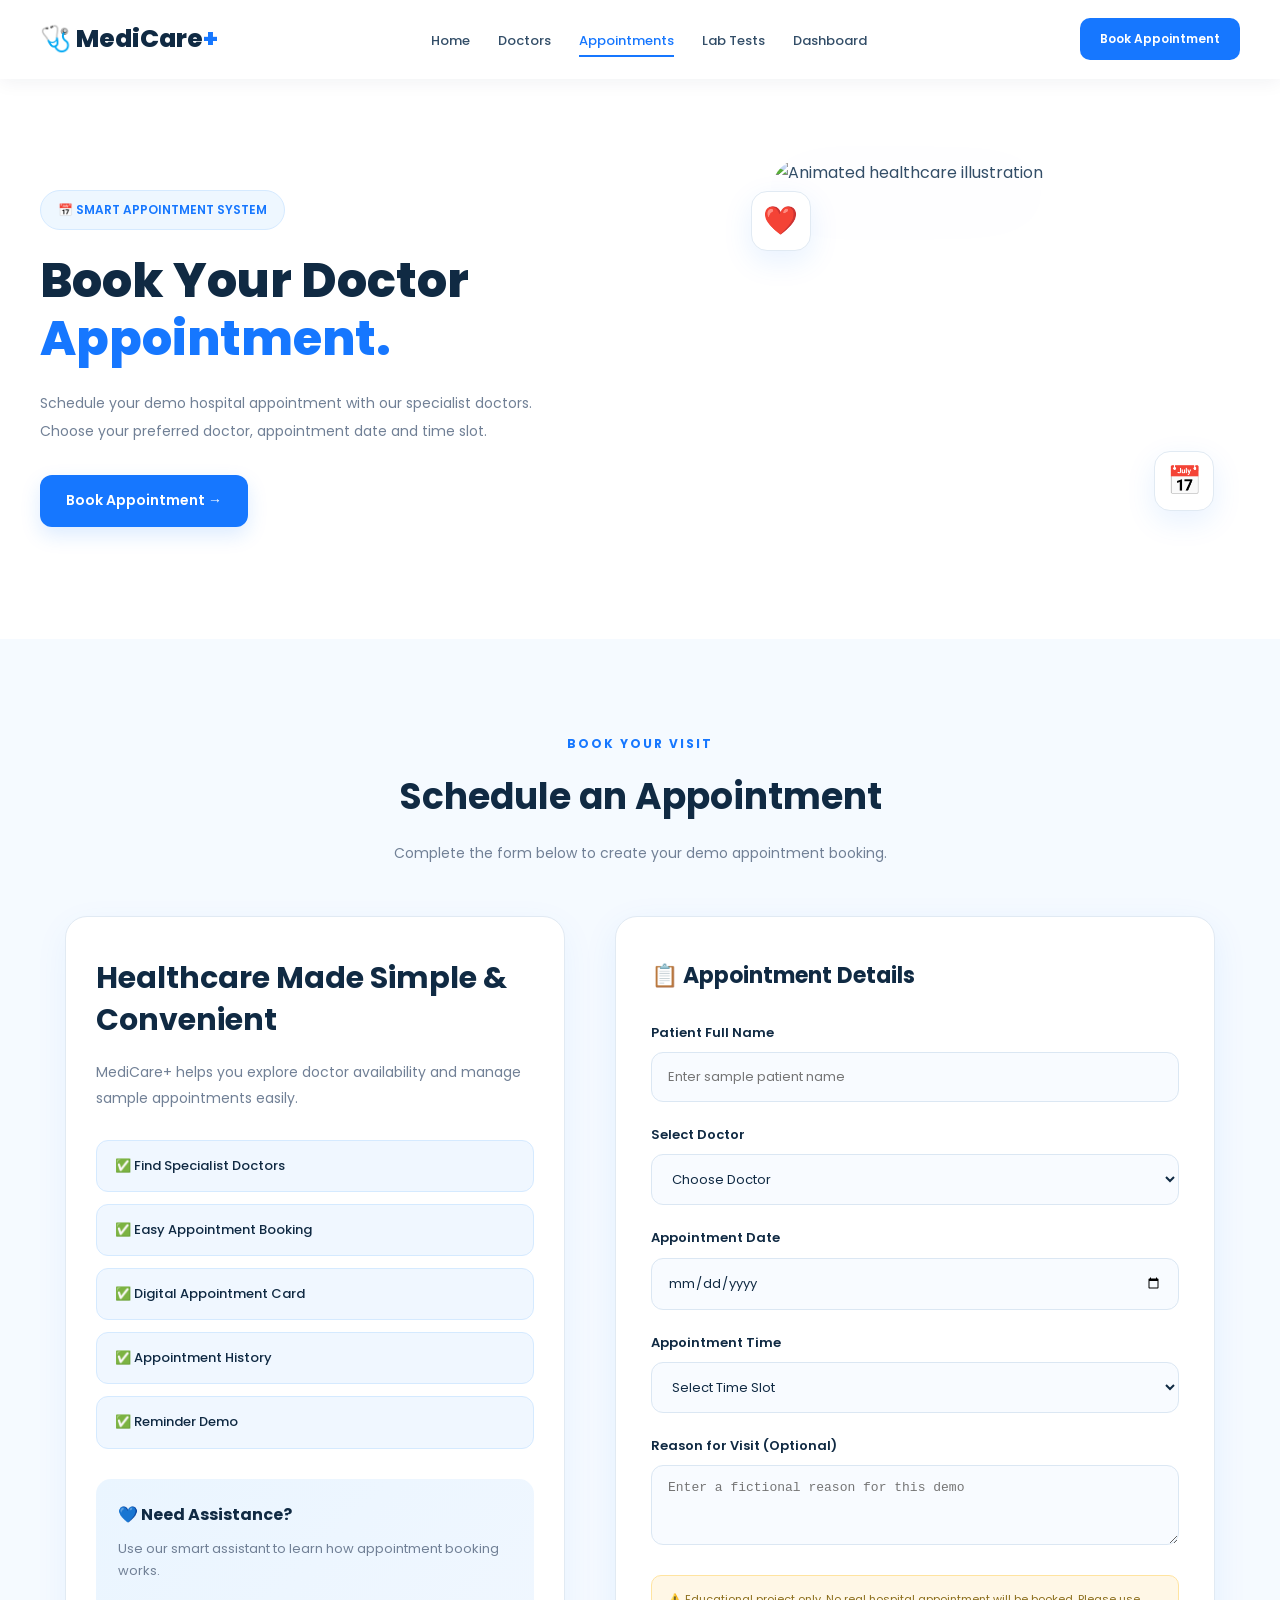
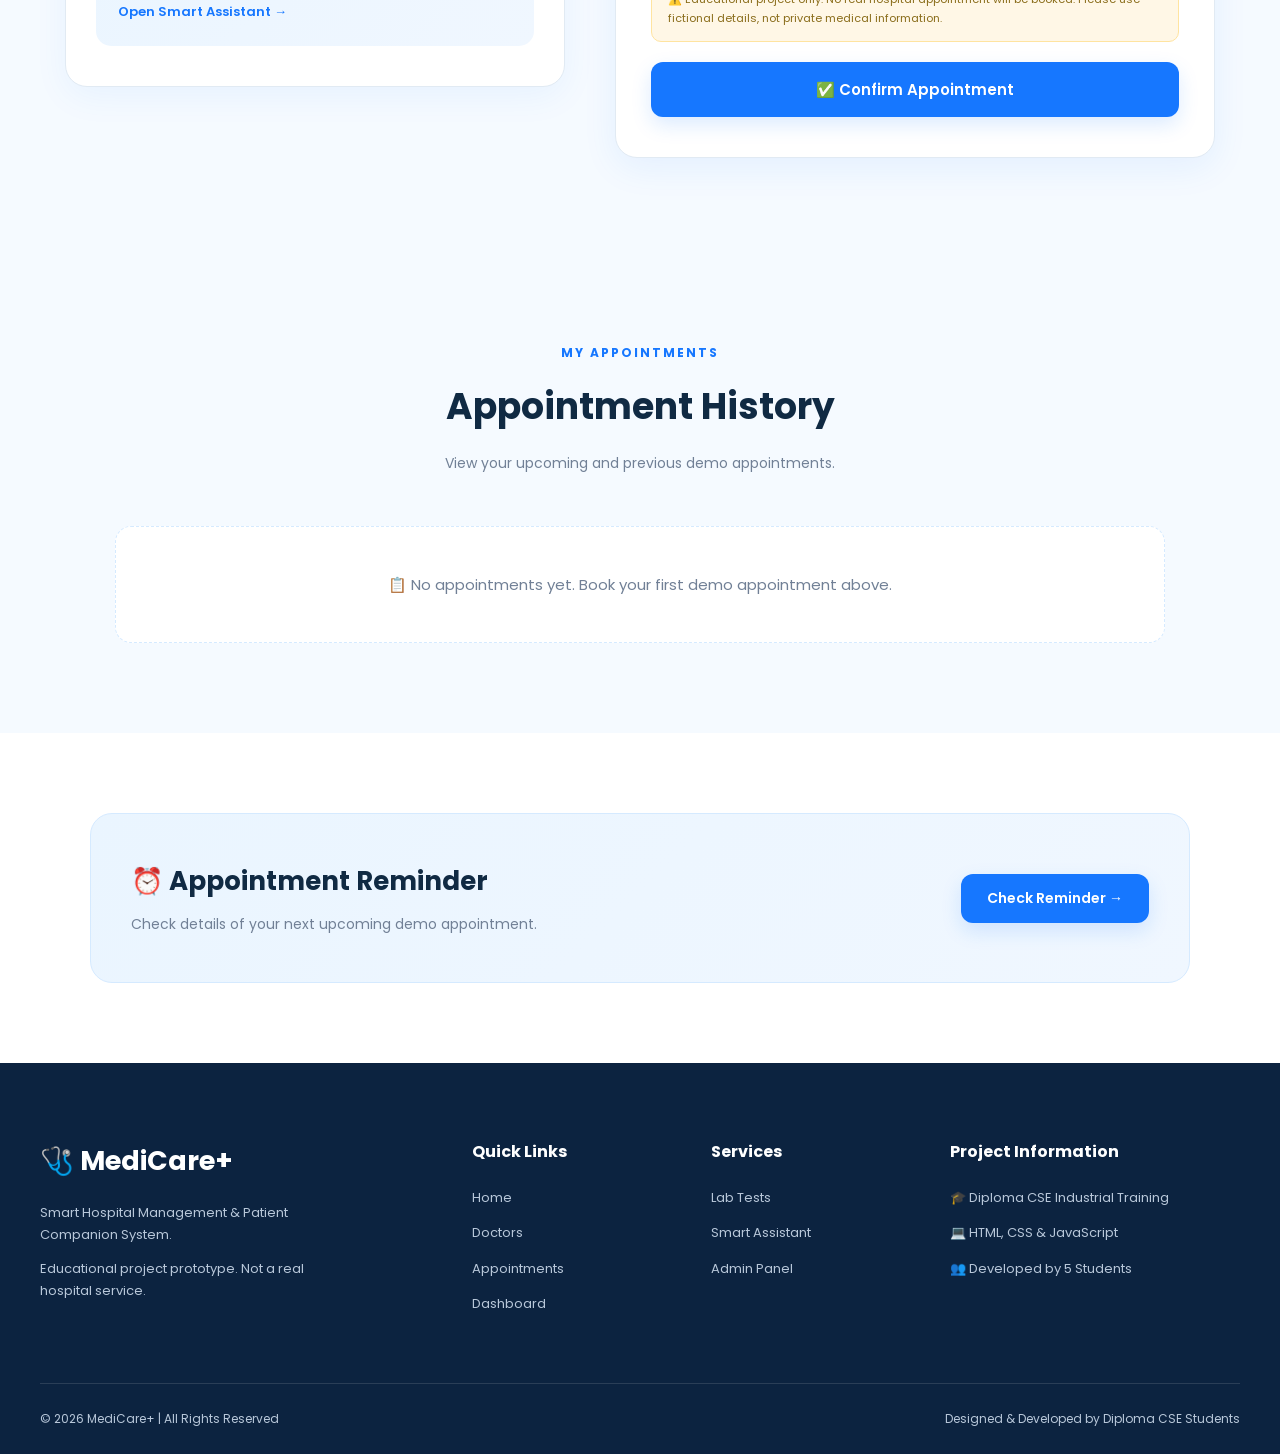
==== appointment.html @ 61b3fdb5 "main project" ====
<!DOCTYPE html>
<html lang="en">

<head>

    <meta charset="UTF-8">

    <meta name="viewport" content="width=device-width, initial-scale=1.0">

    <title>Book Appointment | MediCare+</title>

    <!-- GOOGLE FONT -->

    <link href="https://fonts.googleapis.com/css2?family=Poppins:wght@400;500;600;700;800&display=swap" rel="stylesheet">

    <!-- MAIN CSS -->

    <link rel="stylesheet" href="css/style.css">

    <!-- APPOINTMENT CSS -->

    <link rel="stylesheet" href="css/appointment.css">

</head>

<body>


    <!-- =================================
         NAVBAR
    ================================== -->

    <header class="header">

        <nav class="navbar">

            <a href="index.html" class="logo">
                🩺 MediCare<span>+</span>
            </a>


            <ul class="nav-links">

                <li>
                    <a href="index.html">Home</a>
                </li>

                <li>
                    <a href="doctors.html">Doctors</a>
                </li>

                <li>
                    <a href="appointment.html" class="active">
                        Appointments
                    </a>
                </li>

                <li>
                    <a href="lab-tests.html">Lab Tests</a>
                </li>

                <li>
                    <a href="dashboard.html">Dashboard</a>
                </li>

            </ul>


            <a href="#booking" class="nav-btn">
                Book Appointment
            </a>

        </nav>

    </header>



    <!-- =================================
         APPOINTMENT HERO
    ================================== -->

    <section class="appointment-hero">

        <div class="appointment-hero-content">

            <div class="hero-badge">
                📅 SMART APPOINTMENT SYSTEM
            </div>

            <h1>
                Book Your Doctor
                <span>Appointment.</span>
            </h1>

            <p>
                Schedule your demo hospital appointment
                with our specialist doctors.

                Choose your preferred doctor,
                appointment date and time slot.
            </p>


            <a href="#booking" class="primary-btn">
                Book Appointment →
            </a>

        </div>


        <div class="appointment-hero-image">

            <img
                src="https://ik.imagekit.io/nbunyo4rh/doc%203.jpg"
                alt="Animated healthcare illustration"
            >

            <div class="appointment-floating-icon icon-heart">
                ❤️
            </div>

            <div class="appointment-floating-icon icon-calendar">
                📅
            </div>

        </div>

    </section>



    <!-- =================================
         APPOINTMENT BOOKING
    ================================== -->

    <section class="booking-section" id="booking">

        <div class="section-title">

            <span>BOOK YOUR VISIT</span>

            <h2>Schedule an Appointment</h2>

            <p>
                Complete the form below to create
                your demo appointment booking.
            </p>

        </div>



        <div class="booking-container">


            <!-- LEFT INFORMATION PANEL -->

            <div class="booking-info">

                <h2>
                    Healthcare Made
                    Simple & Convenient
                </h2>

                <p>
                    MediCare+ helps you explore
                    doctor availability and manage
                    sample appointments easily.
                </p>


                <div class="booking-feature">
                    ✅ Find Specialist Doctors
                </div>

                <div class="booking-feature">
                    ✅ Easy Appointment Booking
                </div>

                <div class="booking-feature">
                    ✅ Digital Appointment Card
                </div>

                <div class="booking-feature">
                    ✅ Appointment History
                </div>

                <div class="booking-feature">
                    ✅ Reminder Demo
                </div>


                <div class="booking-help">

                    <h3>💙 Need Assistance?</h3>

                    <p>
                        Use our smart assistant
                        to learn how appointment
                        booking works.
                    </p>

                    <a href="chatbot.html">
                        Open Smart Assistant →
                    </a>

                </div>

            </div>



            <!-- RIGHT BOOKING FORM -->

            <form id="appointmentForm" class="booking-form">

                <h3>
                    📋 Appointment Details
                </h3>


                <div class="form-group">

                    <label for="patientName">
                        Patient Full Name
                    </label>

                    <input
                        type="text"
                        id="patientName"
                        placeholder="Enter sample patient name"
                        maxlength="60"
                        required
                    >

                </div>



                <div class="form-group">

                    <label for="appointmentDoctor">
                        Select Doctor
                    </label>

                    <select
                        id="appointmentDoctor"
                        required
                    >

                        <option value="">
                            Choose Doctor
                        </option>

                    </select>

                </div>



                <div class="form-group">

                    <label for="appointmentDate">
                        Appointment Date
                    </label>

                    <input
                        type="date"
                        id="appointmentDate"
                        required
                    >

                </div>



                <div class="form-group">

                    <label for="appointmentTime">
                        Appointment Time
                    </label>

                    <select
                        id="appointmentTime"
                        required
                    >

                        <option value="">
                            Select Time Slot
                        </option>

                        <option value="09:00">
                            09:00 AM
                        </option>

                        <option value="10:00">
                            10:00 AM
                        </option>

                        <option value="11:00">
                            11:00 AM
                        </option>

                        <option value="12:00">
                            12:00 PM
                        </option>

                        <option value="14:00">
                            02:00 PM
                        </option>

                        <option value="15:00">
                            03:00 PM
                        </option>

                    </select>

                </div>



                <div class="form-group">

                    <label for="appointmentReason">
                        Reason for Visit (Optional)
                    </label>

                    <textarea
                        id="appointmentReason"
                        rows="3"
                        maxlength="200"
                        placeholder="Enter a fictional reason for this demo"
                    ></textarea>

                </div>


                <p class="booking-disclaimer">
                    ⚠️ Educational project only.
                    No real hospital appointment will be booked.
                    Please use fictional details, not private medical information.
                </p>


                <button
                    type="submit"
                    class="primary-btn booking-submit"
                >
                    ✅ Confirm Appointment
                </button>

            </form>

        </div>

    </section>



    <!-- =================================
         DIGITAL APPOINTMENT CARD
    ================================== -->

    <section
        class="confirmation-section"
        id="confirmationSection"
        style="display:none;"
    >

        <div class="section-title">

            <span>BOOKING SUCCESSFUL</span>

            <h2>Appointment Confirmed! ✅</h2>

            <p>
                Your digital appointment card
                has been generated.
            </p>

        </div>



        <div class="digital-card" id="appointmentCard">


            <div class="digital-card-header">

                <h2>🩺 MediCare+</h2>

                <p>
                    Digital Appointment Card
                </p>

            </div>



            <div class="digital-card-body">

                <div class="card-row">
                    <strong>Booking ID</strong>
                    <span id="cardBookingId"></span>
                </div>

                <div class="card-row">
                    <strong>Patient Name</strong>
                    <span id="cardPatient"></span>
                </div>

                <div class="card-row">
                    <strong>Doctor</strong>
                    <span id="cardDoctor"></span>
                </div>

                <div class="card-row">
                    <strong>Department</strong>
                    <span id="cardDepartment"></span>
                </div>

                <div class="card-row">
                    <strong>Date</strong>
                    <span id="cardDate"></span>
                </div>

                <div class="card-row">
                    <strong>Time</strong>
                    <span id="cardTime"></span>
                </div>

            </div>


            <div class="digital-card-footer">

                <p>
                    ✅ Demo Booking Created
                </p>

                <small>
                    Educational prototype only.
                    Not valid at a real hospital.
                </small>

            </div>

        </div>



        <button
            class="primary-btn download-btn"
            id="downloadCard"
        >
            🖨️ Print / Save as PDF
        </button>

    </section>



    <!-- =================================
         APPOINTMENT HISTORY
    ================================== -->

    <section class="history-section" id="history">

        <div class="section-title">

            <span>MY APPOINTMENTS</span>

            <h2>Appointment History</h2>

            <p>
                View your upcoming and previous
                demo appointments.
            </p>

        </div>


        <div
            class="history-container"
            id="historyContainer"
        >

            <!-- JavaScript will display bookings -->

        </div>

    </section>



    <!-- =================================
         REMINDER SECTION
    ================================== -->

    <section class="reminder-section">

        <div class="reminder-container">

            <div>

                <h2>
                    ⏰ Appointment Reminder
                </h2>

                <p>
                    Check details of your next
                    upcoming demo appointment.
                </p>

            </div>


            <button
                class="primary-btn"
                id="reminderBtn"
            >
                Check Reminder →
            </button>

        </div>

    </section>



    <!-- =================================
         FOOTER
    ================================== -->

    <footer>

        <div class="footer-container">

            <div class="footer-about">

                <h2>🩺 MediCare+</h2>

                <p>
                    Smart Hospital Management &
                    Patient Companion System.
                </p>

                <p>
                    Educational project prototype.
                    Not a real hospital service.
                </p>

            </div>


            <div class="footer-links">

                <h3>Quick Links</h3>

                <a href="index.html">Home</a>

                <a href="doctors.html">Doctors</a>

                <a href="appointment.html">Appointments</a>

                <a href="dashboard.html">Dashboard</a>

            </div>


            <div class="footer-links">

                <h3>Services</h3>

                <a href="lab-tests.html">Lab Tests</a>

                <a href="chatbot.html">Smart Assistant</a>

                <a href="admin.html">Admin Panel</a>

            </div>


            <div class="footer-contact">

                <h3>Project Information</h3>

                <p>🎓 Diploma CSE Industrial Training</p>

                <p>💻 HTML, CSS & JavaScript</p>

                <p>👥 Developed by 5 Students</p>

            </div>

        </div>


        <div class="footer-bottom">

            <p>
                © 2026 MediCare+ | All Rights Reserved
            </p>

            <p>
                Designed & Developed by Diploma CSE Students
            </p>

        </div>

    </footer>


    <!-- APPOINTMENT JAVASCRIPT -->

    <script src="js/appointment.js"></script>

</body>
</html>
---- css/style.css ----
/* ==========================================
   MEDICARE+ 2.0
   BLUE & WHITE PROFESSIONAL THEME
========================================== */

/* GOOGLE FONT & GLOBAL RESET */

* {
    margin: 0;
    padding: 0;
    box-sizing: border-box;
}

:root {
    --primary: #1677ff;
    --primary-dark: #075bd8;
    --secondary: #00b8d9;
    --dark: #102a43;
    --text: #334e68;
    --gray: #718096;
    --light: #eef7ff;
    --white: #ffffff;
    --border: #e1eaf3;
    --shadow: 0 10px 35px rgba(22, 119, 255, 0.08);
}

html {
    scroll-behavior: smooth;
}

body {
    font-family: 'Poppins', sans-serif;
    background: #ffffff;
    color: var(--text);
    line-height: 1.7;
    overflow-x: hidden;
}

a {
    text-decoration: none;
}

button,
input,
select {
    font-family: 'Poppins', sans-serif;
}

button {
    cursor: pointer;
}

section {
    scroll-margin-top: 90px;
}

/* ==========================================
   COMMON BUTTONS
========================================== */

.primary-btn {
    display: inline-flex;
    align-items: center;
    justify-content: center;
    gap: 8px;

    padding: 14px 26px;

    color: white;
    background: var(--primary);

    border: none;
    border-radius: 12px;

    font-size: 14px;
    font-weight: 600;

    box-shadow: 0 8px 20px rgba(22, 119, 255, 0.15);

    transition: 0.3s ease;
}

.primary-btn:hover {
    background: var(--primary-dark);
    transform: translateY(-3px);
    box-shadow: 0 12px 25px rgba(22, 119, 255, 0.22);
}

.secondary-btn {
    display: inline-flex;
    align-items: center;
    justify-content: center;

    padding: 13px 25px;

    color: var(--primary);
    background: white;

    border: 2px solid var(--primary);
    border-radius: 12px;

    font-size: 14px;
    font-weight: 600;

    transition: 0.3s ease;
}

.secondary-btn:hover {
    color: white;
    background: var(--primary);
}

/* ==========================================
   NAVBAR
========================================== */

.header {
    position: sticky;
    top: 0;
    z-index: 1000;

    width: 100%;
    background: rgba(255, 255, 255, 0.97);

    box-shadow: 0 3px 18px rgba(16, 42, 67, 0.06);
    backdrop-filter: blur(12px);
}

.navbar {
    max-width: 1250px;
    margin: auto;
    padding: 18px 25px;

    display: flex;
    align-items: center;
    justify-content: space-between;
    gap: 25px;
}

.logo {
    color: var(--dark);
    font-size: 25px;
    font-weight: 800;
    white-space: nowrap;
}

.logo span {
    color: var(--primary);
}

.nav-links {
    display: flex;
    align-items: center;
    gap: 28px;
    list-style: none;
}

.nav-links a {
    position: relative;
    color: var(--text);
    font-size: 13px;
    font-weight: 500;
    transition: 0.3s;
}

.nav-links a:hover,
.nav-links a.active {
    color: var(--primary);
}

.nav-links a::after {
    content: "";
    position: absolute;
    bottom: -7px;
    left: 0;

    width: 0;
    height: 2px;

    background: var(--primary);
    transition: 0.3s;
}

.nav-links a:hover::after,
.nav-links a.active::after {
    width: 100%;
}

.nav-btn {
    padding: 11px 20px;

    color: white;
    background: var(--primary);

    border-radius: 10px;

    font-size: 12px;
    font-weight: 600;
    white-space: nowrap;

    transition: 0.3s;
}

.nav-btn:hover {
    background: var(--primary-dark);
}

/* ==========================================
   HERO SECTION
========================================== */

.hero {
    max-width: 1250px;
    min-height: 650px;
    margin: auto;
    padding: 80px 25px;

    display: grid;
    grid-template-columns: 1.1fr 0.9fr;
    align-items: center;
    gap: 55px;
}

.hero-content {
    animation: slideInLeft 0.9s ease;
}

.hero-badge {
    display: inline-block;

    padding: 9px 17px;
    margin-bottom: 22px;

    color: var(--primary);
    background: var(--light);

    border: 1px solid #d5eaff;
    border-radius: 30px;

    font-size: 12px;
    font-weight: 600;
}

.hero-content h1 {
    color: var(--dark);
    font-size: 55px;
    font-weight: 800;
    line-height: 1.2;
    margin-bottom: 25px;
}

.hero-content h1 span {
    color: var(--primary);
}

.hero-content > p {
    max-width: 530px;
    color: var(--gray);
    font-size: 14px;
    line-height: 2;
    margin-bottom: 30px;
}

.hero-buttons {
    display: flex;
    flex-wrap: wrap;
    gap: 15px;
}

.hero-stats {
    display: flex;
    flex-wrap: wrap;
    gap: 45px;
    margin-top: 45px;
}

.stat h3 {
    color: var(--primary);
    font-size: 28px;
    font-weight: 800;
}

.stat p {
    color: var(--gray);
    font-size: 12px;
}

.hero-image {
    display: flex;
    justify-content: center;
}

.hero-image-wrapper {
    position: relative;
    width: 100%;
    max-width: 480px;

    animation: floatDoctor 5s ease-in-out infinite;
}

.hero-image-wrapper > img {
    width: 100%;
    height: 490px;

    object-fit: cover;

    border-radius: 35px 100px 35px 100px;

    box-shadow: 0 25px 60px rgba(22, 119, 255, 0.15);
}

.floating-card {
    position: absolute;

    padding: 15px 20px;

    background: white;
    border: 1px solid var(--border);
    border-radius: 14px;

    box-shadow: var(--shadow);

    color: var(--dark);
    font-size: 12px;
    font-weight: 600;

    animation: floatingCard 3.5s ease-in-out infinite;
}

.card-one {
    top: 18%;
    left: -35px;
}

.card-two {
    right: -20px;
    bottom: 18%;
    animation-delay: 1s;
}

/* ==========================================
   SERVICES
========================================== */

.services {
    padding: 100px 25px;
    background: #f5faff;
}

.section-title {
    text-align: center;
    margin-bottom: 50px;
}

.section-title span {
    display: inline-block;

    color: var(--primary);

    font-size: 12px;
    font-weight: 700;
    letter-spacing: 2px;

    margin-bottom: 12px;
}

.section-title h2 {
    color: var(--dark);
    font-size: 36px;
    font-weight: 700;
    margin-bottom: 15px;
}

.section-title p {
    max-width: 600px;
    margin: auto;

    color: var(--gray);
    font-size: 14px;
}

.services-container {
    max-width: 1200px;
    margin: auto;

    display: grid;
    grid-template-columns: repeat(3, 1fr);
    gap: 25px;
}

.service-card {
    padding: 35px 30px;

    background: white;
    border: 1px solid var(--border);
    border-radius: 20px;

    box-shadow: var(--shadow);

    transition: 0.35s ease;
}

.service-card:hover {
    transform: translateY(-10px);
    border-color: #b9d9ff;
    box-shadow: 0 20px 45px rgba(22, 119, 255, 0.13);
}

.service-icon {
    display: flex;
    align-items: center;
    justify-content: center;

    width: 70px;
    height: 70px;

    background: var(--light);
    border-radius: 18px;

    font-size: 32px;

    margin-bottom: 23px;
}

.service-card h3 {
    color: var(--dark);
    font-size: 19px;
    margin-bottom: 12px;
}

.service-card p {
    color: var(--gray);
    font-size: 13px;
    line-height: 1.9;
    margin-bottom: 20px;
}

.service-card a {
    color: var(--primary);
    font-size: 13px;
    font-weight: 700;
}

.service-card a:hover {
    color: var(--primary-dark);
}

/* ==========================================
   DEPARTMENTS
========================================== */

.departments {
    padding: 100px 25px;
    background: white;
}

.department-container {
    max-width: 1200px;
    margin: auto;

    display: grid;
    grid-template-columns: repeat(3, 1fr);
    gap: 25px;
}

.department-card {
    padding: 35px 25px;

    text-align: center;

    background: #f8fbff;
    border: 1px solid var(--border);
    border-radius: 20px;

    transition: 0.35s ease;
}

.department-card:hover {
    transform: translateY(-8px);
    background: var(--light);
    border-color: #b9d9ff;
}

.department-icon {
    display: flex;
    align-items: center;
    justify-content: center;

    width: 80px;
    height: 80px;

    margin: 0 auto 22px;

    background: white;
    border-radius: 22px;

    font-size: 34px;

    box-shadow: 0 8px 22px rgba(22, 119, 255, 0.08);
}

.department-card h3 {
    color: var(--dark);
    font-size: 19px;
    margin-bottom: 10px;
}

.department-card p {
    color: var(--gray);
    font-size: 13px;
}

/* ==========================================
   HOW IT WORKS
========================================== */

.how-it-works {
    padding: 100px 25px;
    background: #f5faff;
}

.steps-container {
    max-width: 1150px;
    margin: auto;

    display: grid;
    grid-template-columns: repeat(3, 1fr);
    gap: 30px;
}

.step-card {
    padding: 40px 30px;

    background: white;
    border-radius: 20px;

    text-align: center;
    box-shadow: var(--shadow);

    transition: 0.35s;
}

.step-card:hover {
    transform: translateY(-8px);
}

.step-number {
    display: flex;
    align-items: center;
    justify-content: center;

    width: 75px;
    height: 75px;

    margin: 0 auto 25px;

    background: var(--primary);
    color: white;

    border-radius: 50%;

    font-size: 23px;
    font-weight: 800;

    box-shadow: 0 10px 25px rgba(22, 119, 255, 0.18);
}

.step-card h3 {
    color: var(--dark);
    font-size: 19px;
    margin-bottom: 12px;
}

.step-card p {
    color: var(--gray);
    font-size: 13px;
}

/* ==========================================
   WHY CHOOSE MEDICARE+
========================================== */

.why-choose {
    max-width: 1250px;
    margin: auto;
    padding: 110px 25px;

    display: grid;
    grid-template-columns: 1fr 1fr;
    align-items: center;
    gap: 70px;
}

.why-content > span {
    color: var(--primary);
    font-size: 12px;
    font-weight: 700;
    letter-spacing: 2px;
}

.why-content h2 {
    color: var(--dark);
    font-size: 37px;
    line-height: 1.4;
    margin: 18px 0 25px;
}

.why-content > p {
    color: var(--gray);
    font-size: 14px;
    line-height: 2;
    margin-bottom: 30px;
}

.why-features {
    display: grid;
    grid-template-columns: 1fr 1fr;
    gap: 18px;
}

.why-features div {
    font-size: 13px;
    font-weight: 500;
    color: var(--text);
}

.why-image img {
    width: 100%;
    height: 440px;

    object-fit: cover;

    border-radius: 80px 25px 80px 25px;

    box-shadow: 0 20px 50px rgba(22, 119, 255, 0.12);
}

/* ==========================================
   CALL TO ACTION
========================================== */

.cta-section {
    padding: 70px 25px 100px;
}

.cta-box {
    max-width: 1150px;
    margin: auto;
    padding: 65px 30px;

    text-align: center;

    color: white;

    background: linear-gradient(
        135deg,
        #1677ff,
        #075bd8,
        #00a6e8
    );

    border-radius: 25px;

    box-shadow: 0 20px 50px rgba(22, 119, 255, 0.17);
}

.cta-box h2 {
    font-size: 32px;
    margin-bottom: 15px;
}

.cta-box p {
    font-size: 14px;
    opacity: 0.9;
    margin-bottom: 30px;
}

.cta-btn {
    display: inline-block;

    padding: 14px 30px;

    background: white;
    color: var(--primary);

    border-radius: 12px;

    font-size: 14px;
    font-weight: 700;

    transition: 0.3s;
}

.cta-btn:hover {
    transform: translateY(-4px);
    box-shadow: 0 10px 25px rgba(0, 0, 0, 0.12);
}

/* ==========================================
   FOOTER
========================================== */

footer {
    background: #0c2340;
    color: white;
    padding: 75px 25px 25px;
}

.footer-container {
    max-width: 1200px;
    margin: auto;

    display: grid;
    grid-template-columns: 2fr 1fr 1fr 1.5fr;
    gap: 45px;
}

.footer-about h2 {
    font-size: 27px;
    margin-bottom: 18px;
}

.footer-about p {
    max-width: 310px;
    color: #b8c7d9;
    font-size: 13px;
    margin-bottom: 12px;
}

.footer-links h3,
.footer-contact h3 {
    font-size: 16px;
    margin-bottom: 22px;
}

.footer-links a {
    display: block;
    color: #b8c7d9;
    font-size: 13px;
    margin-bottom: 13px;
    transition: 0.3s;
}

.footer-links a:hover {
    color: #67c7ff;
}

.footer-contact p {
    color: #b8c7d9;
    font-size: 13px;
    margin-bottom: 13px;
}

.footer-bottom {
    max-width: 1200px;
    margin: 55px auto 0;
    padding-top: 25px;

    border-top: 1px solid rgba(255, 255, 255, 0.12);

    display: flex;
    justify-content: space-between;
    gap: 20px;
}

.footer-bottom p {
    color: #b8c7d9;
    font-size: 12px;
}

/* ==========================================
   ANIMATIONS
========================================== */

@keyframes slideInLeft {
    from {
        opacity: 0;
        transform: translateX(-35px);
    }

    to {
        opacity: 1;
        transform: translateX(0);
    }
}

@keyframes floatDoctor {
    0%, 100% {
        transform: translateY(0);
    }

    50% {
        transform: translateY(-15px);
    }
}

@keyframes floatingCard {
    0%, 100% {
        transform: translateY(0);
    }

    50% {
        transform: translateY(-12px);
    }
}

/* ==========================================
   TABLET RESPONSIVE
========================================== */

@media (max-width: 1024px) {

    .nav-links {
        gap: 15px;
    }

    .nav-links a {
        font-size: 12px;
    }

    .hero {
        gap: 30px;
    }

    .hero-content h1 {
        font-size: 43px;
    }

    .hero-image-wrapper > img {
        height: 420px;
    }

    .services-container,
    .department-container {
        grid-template-columns: repeat(2, 1fr);
    }

    .footer-container {
        grid-template-columns: repeat(2, 1fr);
    }

}

/* ==========================================
   MOBILE RESPONSIVE
========================================== */

@media (max-width: 768px) {

    .navbar {
        padding: 15px 20px;
    }

    .logo {
        font-size: 21px;
    }

    .nav-links {
        display: none;
    }

    .nav-btn {
        font-size: 11px;
        padding: 10px 12px;
    }

    .hero {
        grid-template-columns: 1fr;
        padding: 65px 20px;
        text-align: center;
    }

    .hero-content h1 {
        font-size: 39px;
    }

    .hero-content > p {
        margin-left: auto;
        margin-right: auto;
    }

    .hero-buttons,
    .hero-stats {
        justify-content: center;
    }

    .hero-image-wrapper > img {
        height: 380px;
        border-radius: 30px;
    }

    .floating-card {
        font-size: 10px;
        padding: 10px 13px;
    }

    .card-one {
        left: 0;
    }

    .card-two {
        right: 0;
    }

    .services,
    .departments,
    .how-it-works {
        padding: 75px 20px;
    }

    .section-title h2 {
        font-size: 29px;
    }

    .services-container,
    .department-container,
    .steps-container {
        grid-template-columns: repeat(2, 1fr);
        gap: 20px;
    }

    .why-choose {
        grid-template-columns: 1fr;
        padding: 75px 20px;
        gap: 40px;
    }

    .why-content h2 {
        font-size: 30px;
    }

    .why-image img {
        height: 340px;
        border-radius: 30px;
    }

    .cta-box {
        padding: 45px 22px;
    }

    .cta-box h2 {
        font-size: 25px;
    }

    .footer-container {
        grid-template-columns: repeat(2, 1fr);
        gap: 35px;
    }

    .footer-bottom {
        flex-direction: column;
        text-align: center;
    }

}

/* ==========================================
   SMALL MOBILE DEVICES
========================================== */

@media (max-width: 480px) {

    .hero-content h1 {
        font-size: 32px;
    }

    .hero-stats {
        gap: 25px;
    }

    .hero-image-wrapper > img {
        height: 300px;
    }

    .services-container,
    .department-container,
    .steps-container {
        grid-template-columns: 1fr;
    }

    .why-features {
        grid-template-columns: 1fr;
    }

    .footer-container {
        grid-template-columns: 1fr;
    }

}

/* ==========================================
   ACCESSIBILITY
========================================== */

@media (prefers-reduced-motion: reduce) {

    *,
    *::before,
    *::after {
        animation-duration: 0.01ms !important;
        animation-iteration-count: 1 !important;
        transition-duration: 0.01ms !important;
        scroll-behavior: auto !important;
    }

}
---- css/appointment.css ----
/* ==========================================
   MEDICARE+ 2.0
   APPOINTMENT PAGE STYLES
   BLUE & WHITE THEME
========================================== */


/* ==========================================
   APPOINTMENT HERO
========================================== */

.appointment-hero {
    max-width: 1250px;
    margin: auto;
    padding: 80px 25px;

    display: grid;
    grid-template-columns: 1.1fr 0.9fr;
    align-items: center;
    gap: 55px;
}

.appointment-hero-content {
    animation: slideInLeft 0.8s ease;
}

.appointment-hero-content h1 {
    color: #102a43;
    font-size: 48px;
    font-weight: 800;
    line-height: 1.2;
    margin-bottom: 22px;
}

.appointment-hero-content h1 span {
    color: #1677ff;
}

.appointment-hero-content p {
    max-width: 520px;
    color: #718096;
    font-size: 14px;
    line-height: 2;
    margin-bottom: 30px;
}


/* ==========================================
   ANIMATED HERO IMAGE
========================================== */

.appointment-hero-image {
    position: relative;
    display: flex;
    justify-content: center;
    align-items: center;
}

.appointment-hero-image img {
    width: 100%;
    max-width: 420px;
    height: 400px;
    object-fit: contain;

    border-radius: 30px;

    animation: heroImageFloat 5s ease-in-out infinite;

    filter: drop-shadow(
        0 20px 40px rgba(22, 119, 255, 0.12)
    );
}

@keyframes heroImageFloat {
    0%, 100% {
        transform: translateY(0) rotate(0deg);
    }

    25% {
        transform: translateY(-12px) rotate(1deg);
    }

    50% {
        transform: translateY(-18px) rotate(0deg);
    }

    75% {
        transform: translateY(-10px) rotate(-1deg);
    }
}


/* Floating Medical Icons */

.appointment-floating-icon {
    position: absolute;

    display: flex;
    align-items: center;
    justify-content: center;

    width: 60px;
    height: 60px;

    background: white;
    border: 1px solid #e1eaf3;
    border-radius: 16px;

    font-size: 28px;

    box-shadow: 0 10px 30px rgba(22, 119, 255, 0.1);

    animation: iconBounce 3s ease-in-out infinite;
}

.icon-heart {
    top: 8%;
    left: 5%;
}

.icon-calendar {
    bottom: 12%;
    right: 5%;
    animation-delay: 1.2s;
}

@keyframes iconBounce {
    0%, 100% {
        transform: translateY(0) scale(1);
    }

    50% {
        transform: translateY(-15px) scale(1.08);
    }
}


/* ==========================================
   BOOKING SECTION
========================================== */

.booking-section {
    padding: 90px 25px;
    background: #f5faff;
}

.booking-container {
    max-width: 1150px;
    margin: auto;

    display: grid;
    grid-template-columns: 1fr 1.2fr;
    gap: 50px;
    align-items: start;
}


/* LEFT INFO PANEL */

.booking-info {
    padding: 40px 30px;

    background: white;
    border: 1px solid #e1eaf3;
    border-radius: 22px;

    box-shadow: 0 10px 35px rgba(22, 119, 255, 0.06);
}

.booking-info h2 {
    color: #102a43;
    font-size: 30px;
    line-height: 1.4;
    margin-bottom: 18px;
}

.booking-info > p {
    color: #718096;
    font-size: 14px;
    line-height: 1.9;
    margin-bottom: 28px;
}

.booking-feature {
    padding: 14px 18px;
    margin-bottom: 12px;

    background: #f0f7ff;
    border: 1px solid #d5eaff;
    border-radius: 12px;

    color: #102a43;
    font-size: 13px;
    font-weight: 500;

    transition: 0.3s;
}

.booking-feature:hover {
    background: #e0efff;
    transform: translateX(5px);
}

.booking-help {
    margin-top: 30px;
    padding: 22px;

    background: linear-gradient(
        135deg,
        #eaf5ff,
        #f0f7ff
    );

    border-radius: 15px;
}

.booking-help h3 {
    color: #102a43;
    font-size: 16px;
    margin-bottom: 10px;
}

.booking-help p {
    color: #718096;
    font-size: 13px;
    margin-bottom: 15px;
}

.booking-help a {
    color: #1677ff;
    font-size: 13px;
    font-weight: 600;
}

.booking-help a:hover {
    color: #075bd8;
}


/* RIGHT BOOKING FORM */

.booking-form {
    padding: 40px 35px;

    background: white;
    border: 1px solid #e1eaf3;
    border-radius: 22px;

    box-shadow: 0 10px 35px rgba(22, 119, 255, 0.08);
}

.booking-form h3 {
    color: #102a43;
    font-size: 22px;
    margin-bottom: 28px;
}

.form-group {
    margin-bottom: 22px;
}

.form-group label {
    display: block;

    color: #102a43;
    font-size: 13px;
    font-weight: 600;

    margin-bottom: 8px;
}

.form-group input,
.form-group select,
.form-group textarea {
    width: 100%;
    padding: 14px 16px;

    background: #f8fbff;
    border: 1px solid #dbe7f3;
    border-radius: 12px;

    font-size: 13px;
    color: #102a43;

    outline: none;

    transition: 0.3s;
}

.form-group input:focus,
.form-group select:focus,
.form-group textarea:focus {
    border-color: #1677ff;
    background: white;

    box-shadow: 0 0 0 4px rgba(22, 119, 255, 0.08);
}

.form-group textarea {
    resize: vertical;
    min-height: 80px;
}

.booking-disclaimer {
    padding: 14px 16px;

    background: #fff7e6;
    border: 1px solid #ffe4a0;
    border-radius: 10px;

    color: #8a6d1b;
    font-size: 11px;
    line-height: 1.7;

    margin-bottom: 20px;
}

.booking-submit {
    width: 100%;
    padding: 16px;

    font-size: 15px;
}


/* ==========================================
   DIGITAL APPOINTMENT CARD
========================================== */

.confirmation-section {
    padding: 90px 25px;
    text-align: center;
    background: white;
}

.digital-card {
    max-width: 550px;
    margin: 0 auto 35px;

    background: white;
    border: 1px solid #d5eaff;
    border-radius: 22px;

    overflow: hidden;

    box-shadow: 0 20px 55px rgba(22, 119, 255, 0.12);

    text-align: left;

    animation: cardSlideUp 0.6s ease;
}

@keyframes cardSlideUp {
    from {
        opacity: 0;
        transform: translateY(30px);
    }

    to {
        opacity: 1;
        transform: translateY(0);
    }
}

.digital-card-header {
    padding: 35px 30px;

    background: linear-gradient(
        135deg,
        #1677ff,
        #075bd8,
        #00a6e8
    );

    color: white;
    text-align: center;
}

.digital-card-header h2 {
    font-size: 28px;
    margin-bottom: 8px;
}

.digital-card-header p {
    font-size: 13px;
    opacity: 0.9;
}

.digital-card-body {
    padding: 30px;
}

.card-row {
    display: flex;
    justify-content: space-between;
    align-items: center;
    gap: 15px;

    padding: 14px 0;

    border-bottom: 1px solid #eef3f9;

    font-size: 13px;
}

.card-row:last-child {
    border-bottom: none;
}

.card-row strong {
    color: #102a43;
    white-space: nowrap;
}

.card-row span {
    color: #718096;
    text-align: right;
    overflow-wrap: anywhere;
}

.digital-card-footer {
    padding: 20px 30px;

    background: #f0f7ff;

    text-align: center;
}

.digital-card-footer p {
    color: #1677ff;
    font-size: 14px;
    font-weight: 600;
    margin-bottom: 5px;
}

.digital-card-footer small {
    color: #718096;
    font-size: 11px;
}

.download-btn {
    padding: 15px 30px;
    font-size: 14px;
}


/* ==========================================
   APPOINTMENT HISTORY
========================================== */

.history-section {
    padding: 90px 25px;
    background: #f5faff;
}

.history-container {
    max-width: 1050px;
    margin: auto;
}

.history-card {
    padding: 25px 30px;
    margin-bottom: 18px;

    background: white;
    border: 1px solid #e1eaf3;
    border-radius: 16px;

    display: flex;
    align-items: center;
    justify-content: space-between;
    gap: 25px;

    box-shadow: 0 5px 18px rgba(22, 119, 255, 0.05);

    transition: 0.3s;
}

.history-card:hover {
    transform: translateY(-4px);
    box-shadow: 0 12px 30px rgba(22, 119, 255, 0.1);
}

.history-card h3 {
    color: #102a43;
    font-size: 17px;
    margin-bottom: 8px;
}

.history-card p {
    color: #718096;
    font-size: 12px;
    margin-bottom: 4px;
}

.history-status {
    display: inline-block;

    padding: 8px 16px;

    border-radius: 30px;

    font-size: 12px;
    font-weight: 600;

    white-space: nowrap;
}

.status-upcoming {
    background: #e6f7ed;
    color: #0e7a42;
}

.status-past {
    background: #edf1f5;
    color: #5b6870;
}

.status-cancelled {
    background: #fff0f0;
    color: #c0392b;
}

.cancel-btn {
    padding: 9px 16px;

    background: #fff0f0;
    color: #c0392b;

    border: none;
    border-radius: 8px;

    font-size: 12px;
    font-weight: 600;

    transition: 0.3s;
}

.cancel-btn:hover {
    background: #ffe0e0;
}

.empty-history {
    text-align: center;
    color: #718096;
    font-size: 15px;
    padding: 45px;

    background: white;
    border: 1px dashed #d5eaff;
    border-radius: 16px;
}


/* ==========================================
   REMINDER SECTION
========================================== */

.reminder-section {
    padding: 80px 25px;
    background: white;
}

.reminder-container {
    max-width: 1100px;
    margin: auto;
    padding: 45px 40px;

    background: linear-gradient(
        135deg,
        #eaf5ff,
        #f0f7ff
    );

    border: 1px solid #d5eaff;
    border-radius: 22px;

    display: flex;
    align-items: center;
    justify-content: space-between;
    gap: 30px;
}

.reminder-container h2 {
    color: #102a43;
    font-size: 26px;
    margin-bottom: 10px;
}

.reminder-container p {
    color: #718096;
    font-size: 14px;
}


/* ==========================================
   RESPONSIVE - TABLET
========================================== */

@media (max-width: 1024px) {

    .appointment-hero {
        gap: 30px;
    }

    .appointment-hero-content h1 {
        font-size: 38px;
    }

    .booking-container {
        gap: 30px;
    }

}


/* ==========================================
   RESPONSIVE - MOBILE
========================================== */

@media (max-width: 768px) {

    .appointment-hero {
        grid-template-columns: 1fr;
        padding: 60px 20px;
        text-align: center;
    }

    .appointment-hero-content h1 {
        font-size: 33px;
    }

    .appointment-hero-content p {
        margin-left: auto;
        margin-right: auto;
    }

    .appointment-hero-image img {
        height: 300px;
    }

    .appointment-floating-icon {
        width: 48px;
        height: 48px;
        font-size: 22px;
    }

    .booking-section {
        padding: 65px 20px;
    }

    .booking-container {
        grid-template-columns: 1fr;
    }

    .booking-info h2 {
        font-size: 25px;
    }

    .booking-form {
        padding: 30px 22px;
    }

    .digital-card {
        width: 100%;
    }

    .card-row {
        flex-direction: column;
        align-items: flex-start;
        gap: 5px;
    }

    .card-row span {
        text-align: left;
    }

    .history-card {
        flex-direction: column;
        align-items: flex-start;
    }

    .reminder-container {
        flex-direction: column;
        text-align: center;
        padding: 30px 22px;
    }

    .reminder-container h2 {
        font-size: 22px;
    }

}


/* ==========================================
   RESPONSIVE - SMALL MOBILE
========================================== */

@media (max-width: 480px) {

    .appointment-hero-content h1 {
        font-size: 28px;
    }

    .appointment-hero-image img {
        height: 250px;
    }

    .booking-info,
    .booking-form {
        padding: 25px 18px;
    }

}


/* ==========================================
   PRINT STYLES
========================================== */

@media print {

    body * {
        visibility: hidden !important;
    }

    #appointmentCard,
    #appointmentCard * {
        visibility: visible !important;
    }

    #appointmentCard {
        position: absolute;
        top: 0;
        left: 0;
        width: 100%;
        margin: 0;
        box-shadow: none;
        border: 1px solid #ccc;
    }

}


/* ==========================================
   ACCESSIBILITY
========================================== */

@media (prefers-reduced-motion: reduce) {

    .appointment-hero-image img,
    .appointment-floating-icon,
    .digital-card {
        animation: none;
    }

    .history-card,
    .booking-feature {
        transition: none;
    }

}
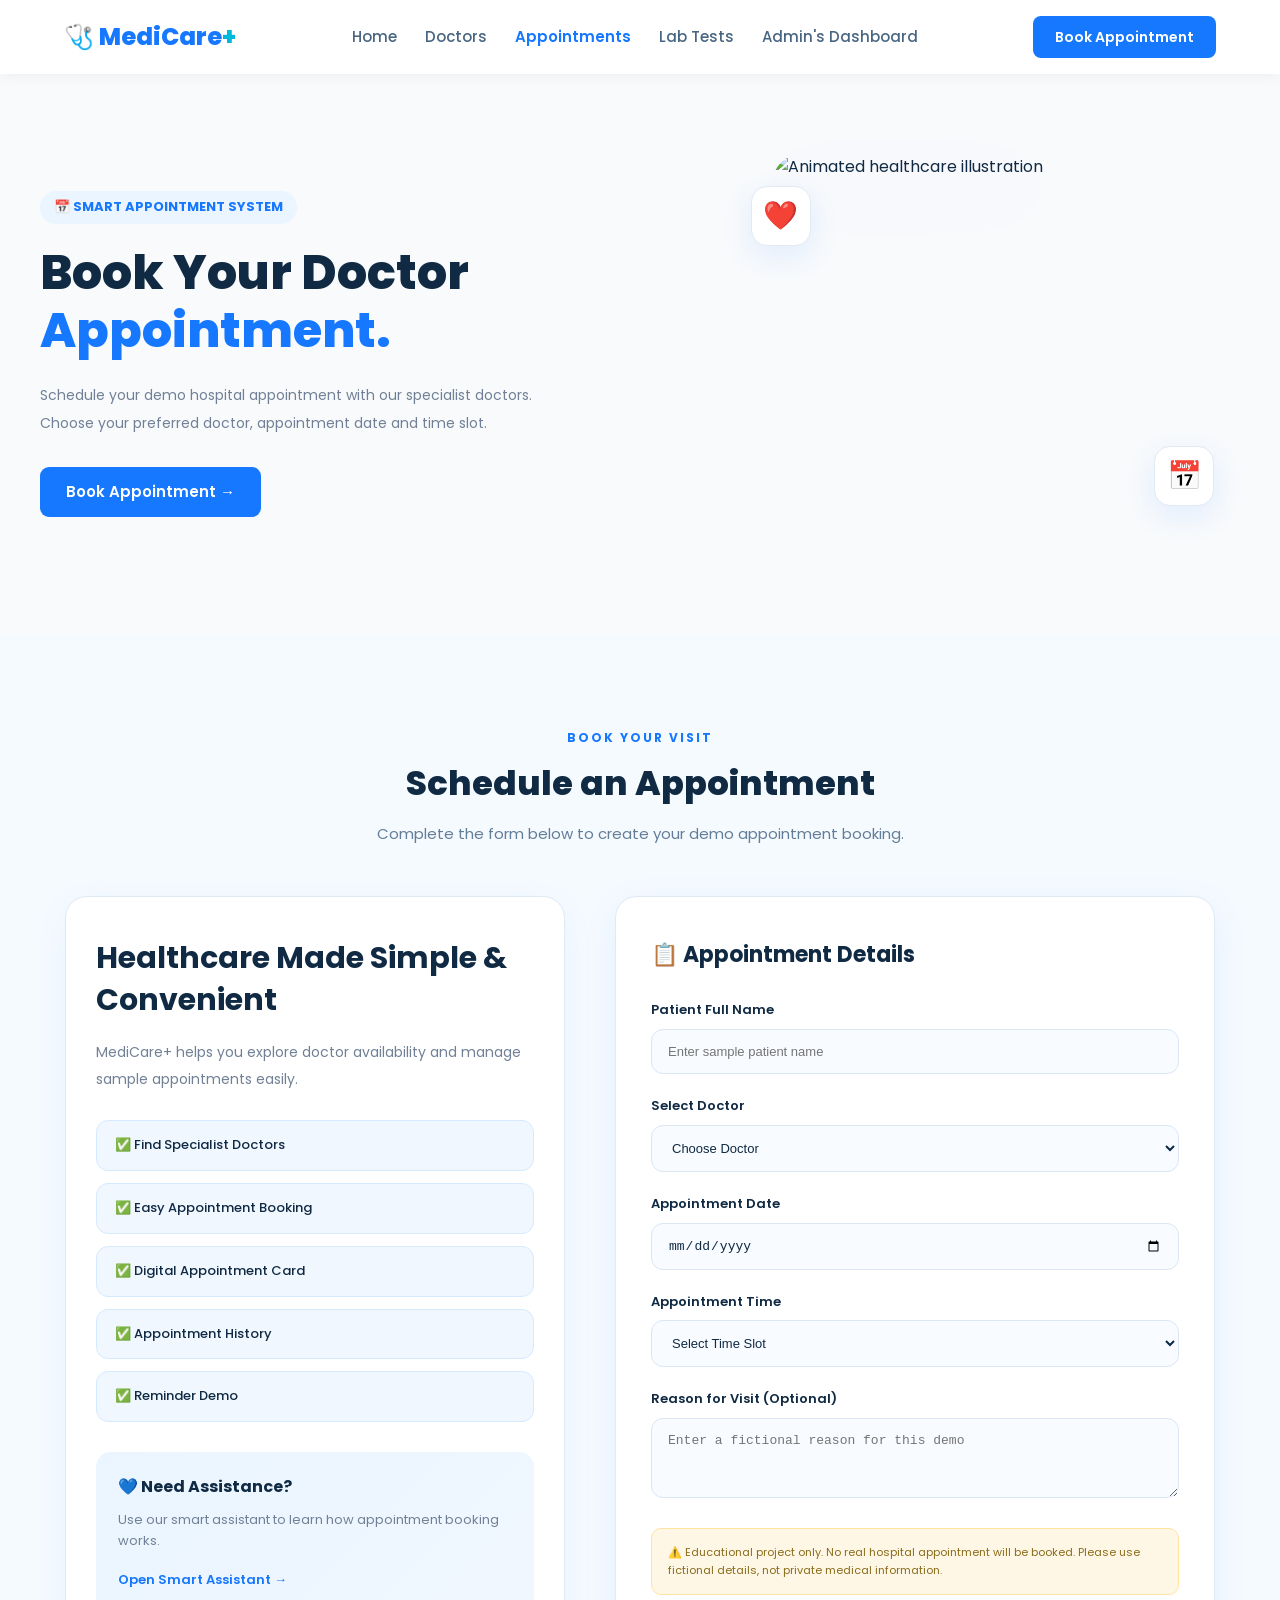
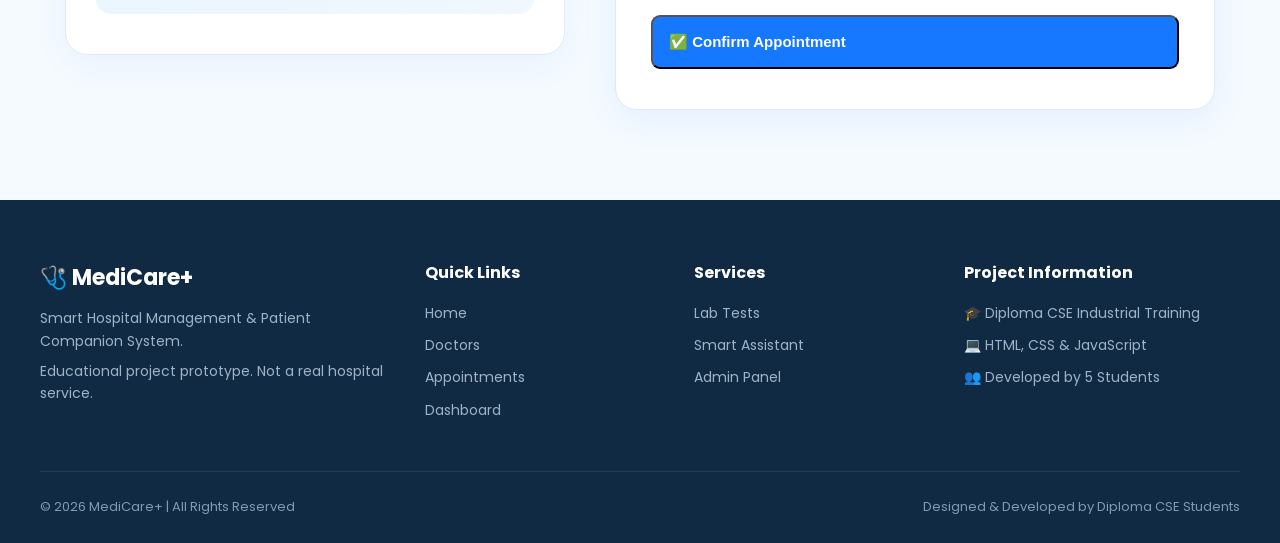
==== commit 5dc2c333: "updated css n html" ====
--- a/appointment.html
+++ b/appointment.html
@@ -60,7 +60,7 @@
                 </li>
 
                 <li>
-                    <a href="dashboard.html">Dashboard</a>
+                    <a href="admin.html">Admin's Dashboard</a>
                 </li>
 
             </ul>
@@ -465,7 +465,7 @@
          APPOINTMENT HISTORY
     ================================== -->
 
-    <section class="history-section" id="history">
+    <!-- <section class="history-section" id="history">
 
         <div class="section-title">
 
@@ -484,13 +484,13 @@
         <div
             class="history-container"
             id="historyContainer"
-        >
+        > -->
 
             <!-- JavaScript will display bookings -->
 
-        </div>
-
-    </section>
+        <!-- </div>
+
+    </section> -->
 
 
 
@@ -498,7 +498,7 @@
          REMINDER SECTION
     ================================== -->
 
-    <section class="reminder-section">
+    <!-- <section class="reminder-section">
 
         <div class="reminder-container">
 
@@ -525,7 +525,7 @@
 
         </div>
 
-    </section>
+    </section> -->
 
 
 
--- a/css/style.css
+++ b/css/style.css
@@ -1,1006 +1,820 @@
-/* ==========================================
-   MEDICARE+ 2.0
-   BLUE & WHITE PROFESSIONAL THEME
-========================================== */
-
-/* GOOGLE FONT & GLOBAL RESET */
-
+/* =========================================
+   MEDICARE+ — GLOBAL & BASE STYLES
+========================================= */
 * {
     margin: 0;
     padding: 0;
     box-sizing: border-box;
 }
 
-:root {
-    --primary: #1677ff;
-    --primary-dark: #075bd8;
-    --secondary: #00b8d9;
-    --dark: #102a43;
-    --text: #334e68;
-    --gray: #718096;
-    --light: #eef7ff;
-    --white: #ffffff;
-    --border: #e1eaf3;
-    --shadow: 0 10px 35px rgba(22, 119, 255, 0.08);
-}
-
-html {
-    scroll-behavior: smooth;
-}
-
 body {
-    font-family: 'Poppins', sans-serif;
-    background: #ffffff;
-    color: var(--text);
-    line-height: 1.7;
-    overflow-x: hidden;
+    font-family: 'Poppins', -apple-system, BlinkMacSystemFont, sans-serif;
+    color: #102a43;
+    background-color: #f8fafc;
+    line-height: 1.6;
 }
 
 a {
     text-decoration: none;
-}
-
-button,
-input,
-select {
-    font-family: 'Poppins', sans-serif;
-}
-
-button {
-    cursor: pointer;
-}
-
-section {
-    scroll-margin-top: 90px;
-}
-
-/* ==========================================
-   COMMON BUTTONS
-========================================== */
-
-.primary-btn {
-    display: inline-flex;
-    align-items: center;
-    justify-content: center;
-    gap: 8px;
-
-    padding: 14px 26px;
-
-    color: white;
-    background: var(--primary);
-
-    border: none;
-    border-radius: 12px;
-
-    font-size: 14px;
-    font-weight: 600;
-
-    box-shadow: 0 8px 20px rgba(22, 119, 255, 0.15);
-
-    transition: 0.3s ease;
-}
-
-.primary-btn:hover {
-    background: var(--primary-dark);
-    transform: translateY(-3px);
-    box-shadow: 0 12px 25px rgba(22, 119, 255, 0.22);
-}
-
-.secondary-btn {
-    display: inline-flex;
-    align-items: center;
-    justify-content: center;
-
-    padding: 13px 25px;
-
-    color: var(--primary);
-    background: white;
-
-    border: 2px solid var(--primary);
-    border-radius: 12px;
-
-    font-size: 14px;
-    font-weight: 600;
-
-    transition: 0.3s ease;
-}
-
-.secondary-btn:hover {
-    color: white;
-    background: var(--primary);
-}
-
-/* ==========================================
-   NAVBAR
-========================================== */
-
+    color: inherit;
+}
+
+img {
+    max-width: 100%;
+    display: block;
+}
+
+/* =========================================
+   NAVBAR & HEADER
+========================================= */
 .header {
     position: sticky;
     top: 0;
     z-index: 1000;
-
-    width: 100%;
-    background: rgba(255, 255, 255, 0.97);
-
-    box-shadow: 0 3px 18px rgba(16, 42, 67, 0.06);
-    backdrop-filter: blur(12px);
+    background: #ffffff;
+    box-shadow: 0 2px 15px rgba(0, 0, 0, 0.05);
 }
 
 .navbar {
-    max-width: 1250px;
-    margin: auto;
-    padding: 18px 25px;
-
+    max-width: 1200px;
+    margin: 0 auto;
+    padding: 16px 24px;
     display: flex;
     align-items: center;
     justify-content: space-between;
-    gap: 25px;
 }
 
 .logo {
-    color: var(--dark);
-    font-size: 25px;
+    font-size: 24px;
     font-weight: 800;
-    white-space: nowrap;
+    color: #1677ff;
 }
 
 .logo span {
-    color: var(--primary);
+    color: #00b8d9;
 }
 
 .nav-links {
+    list-style: none;
     display: flex;
     align-items: center;
     gap: 28px;
-    list-style: none;
 }
 
 .nav-links a {
-    position: relative;
-    color: var(--text);
-    font-size: 13px;
+    color: #486581;
+    font-size: 15px;
     font-weight: 500;
-    transition: 0.3s;
+    transition: color 0.3s ease;
 }
 
 .nav-links a:hover,
 .nav-links a.active {
-    color: var(--primary);
-}
-
-.nav-links a::after {
-    content: "";
-    position: absolute;
-    bottom: -7px;
-    left: 0;
-
-    width: 0;
-    height: 2px;
-
-    background: var(--primary);
-    transition: 0.3s;
-}
-
-.nav-links a:hover::after,
-.nav-links a.active::after {
-    width: 100%;
+    color: #1677ff;
+    font-weight: 600;
 }
 
 .nav-btn {
-    padding: 11px 20px;
-
-    color: white;
-    background: var(--primary);
-
-    border-radius: 10px;
-
-    font-size: 12px;
+    background: #1677ff;
+    color: #ffffff;
+    padding: 10px 22px;
+    border-radius: 8px;
+    font-size: 14px;
     font-weight: 600;
-    white-space: nowrap;
-
-    transition: 0.3s;
+    transition: background 0.3s ease, transform 0.2s ease;
 }
 
 .nav-btn:hover {
-    background: var(--primary-dark);
-}
-
-/* ==========================================
+    background: #075bd8;
+    transform: translateY(-2px);
+}
+
+/* =========================================
    HERO SECTION
-========================================== */
-
+========================================= */
 .hero {
-    max-width: 1250px;
-    min-height: 650px;
-    margin: auto;
-    padding: 80px 25px;
-
+    max-width: 1200px;
+    margin: 0 auto;
+    padding: 60px 24px 80px;
     display: grid;
     grid-template-columns: 1.1fr 0.9fr;
-    align-items: center;
-    gap: 55px;
-}
-
-.hero-content {
-    animation: slideInLeft 0.9s ease;
+    gap: 40px;
+    align-items: center;
 }
 
 .hero-badge {
     display: inline-block;
-
-    padding: 9px 17px;
-    margin-bottom: 22px;
-
-    color: var(--primary);
-    background: var(--light);
-
-    border: 1px solid #d5eaff;
-    border-radius: 30px;
-
-    font-size: 12px;
-    font-weight: 600;
+    padding: 6px 14px;
+    background: #eaf5ff;
+    color: #1677ff;
+    font-size: 13px;
+    font-weight: 700;
+    border-radius: 50px;
+    margin-bottom: 20px;
 }
 
 .hero-content h1 {
-    color: var(--dark);
-    font-size: 55px;
+    font-size: clamp(34px, 4.5vw, 48px);
     font-weight: 800;
     line-height: 1.2;
-    margin-bottom: 25px;
+    color: #102a43;
+    margin-bottom: 20px;
 }
 
 .hero-content h1 span {
-    color: var(--primary);
-}
-
-.hero-content > p {
-    max-width: 530px;
-    color: var(--gray);
-    font-size: 14px;
-    line-height: 2;
+    color: #1677ff;
+}
+
+.hero-content p {
+    color: #627d98;
+    font-size: 16px;
     margin-bottom: 30px;
+    line-height: 1.7;
 }
 
 .hero-buttons {
     display: flex;
-    flex-wrap: wrap;
-    gap: 15px;
+    gap: 16px;
+    margin-bottom: 45px;
+}
+
+.primary-btn {
+    background: #1677ff;
+    color: #ffffff;
+    padding: 13px 26px;
+    border-radius: 9px;
+    font-weight: 600;
+    font-size: 15px;
+    display: inline-flex;
+    align-items: center;
+    gap: 8px;
+    transition: background 0.3s ease, transform 0.2s ease;
+}
+
+.primary-btn:hover {
+    background: #075bd8;
+    transform: translateY(-2px);
+}
+
+.secondary-btn {
+    background: #eaf5ff;
+    color: #1677ff;
+    padding: 13px 26px;
+    border-radius: 9px;
+    font-weight: 600;
+    font-size: 15px;
+    display: inline-flex;
+    align-items: center;
+    gap: 8px;
+    transition: background 0.3s ease, transform 0.2s ease;
+}
+
+.secondary-btn:hover {
+    background: #d8efff;
+    transform: translateY(-2px);
 }
 
 .hero-stats {
     display: flex;
-    flex-wrap: wrap;
-    gap: 45px;
-    margin-top: 45px;
+    gap: 40px;
+    padding-top: 25px;
+    border-top: 1px solid #e5edf7;
 }
 
 .stat h3 {
-    color: var(--primary);
     font-size: 28px;
     font-weight: 800;
+    color: #1677ff;
+    margin-bottom: 4px;
 }
 
 .stat p {
-    color: var(--gray);
-    font-size: 12px;
-}
-
-.hero-image {
-    display: flex;
-    justify-content: center;
+    font-size: 13px;
+    color: #718096;
+    margin: 0;
 }
 
 .hero-image-wrapper {
     position: relative;
+    border-radius: 24px;
+    overflow: visible;
+}
+
+.hero-image-wrapper img {
     width: 100%;
-    max-width: 480px;
-
-    animation: floatDoctor 5s ease-in-out infinite;
-}
-
-.hero-image-wrapper > img {
-    width: 100%;
-    height: 490px;
-
+    height: 420px;
     object-fit: cover;
-
-    border-radius: 35px 100px 35px 100px;
-
-    box-shadow: 0 25px 60px rgba(22, 119, 255, 0.15);
+    border-radius: 24px;
+    box-shadow: 0 15px 35px rgba(16, 42, 67, 0.12);
 }
 
 .floating-card {
     position: absolute;
-
-    padding: 15px 20px;
-
-    background: white;
-    border: 1px solid var(--border);
-    border-radius: 14px;
-
-    box-shadow: var(--shadow);
-
-    color: var(--dark);
-    font-size: 12px;
+    background: #ffffff;
+    padding: 12px 20px;
+    border-radius: 12px;
+    box-shadow: 0 10px 25px rgba(0, 0, 0, 0.1);
     font-weight: 600;
-
-    animation: floatingCard 3.5s ease-in-out infinite;
+    font-size: 13px;
+    color: #102a43;
+    display: flex;
+    align-items: center;
+    gap: 8px;
 }
 
 .card-one {
-    top: 18%;
-    left: -35px;
+    top: 20px;
+    left: -20px;
 }
 
 .card-two {
+    bottom: 25px;
     right: -20px;
-    bottom: 18%;
-    animation-delay: 1s;
-}
-
-/* ==========================================
-   SERVICES
-========================================== */
-
-.services {
-    padding: 100px 25px;
-    background: #f5faff;
-}
-
+}
+
+/* =========================================
+   COMMON SECTION TITLES
+========================================= */
 .section-title {
     text-align: center;
-    margin-bottom: 50px;
+    max-width: 650px;
+    margin: 0 auto 50px;
 }
 
 .section-title span {
-    display: inline-block;
-
-    color: var(--primary);
-
     font-size: 12px;
     font-weight: 700;
+    color: #1677ff;
     letter-spacing: 2px;
-
+    text-transform: uppercase;
+    display: inline-block;
+    margin-bottom: 8px;
+}
+
+.section-title h2 {
+    font-size: clamp(26px, 3.5vw, 34px);
+    font-weight: 800;
+    color: #102a43;
     margin-bottom: 12px;
 }
 
-.section-title h2 {
-    color: var(--dark);
-    font-size: 36px;
-    font-weight: 700;
-    margin-bottom: 15px;
-}
-
 .section-title p {
-    max-width: 600px;
-    margin: auto;
-
-    color: var(--gray);
-    font-size: 14px;
+    color: #627d98;
+    font-size: 15px;
+}
+
+/* =========================================
+   SERVICES
+========================================= */
+.services {
+    padding: 80px 24px;
+    background: #ffffff;
 }
 
 .services-container {
     max-width: 1200px;
-    margin: auto;
-
+    margin: 0 auto;
     display: grid;
-    grid-template-columns: repeat(3, 1fr);
-    gap: 25px;
+    grid-template-columns: repeat(auto-fit, minmax(320px, 1fr));
+    gap: 28px;
 }
 
 .service-card {
-    padding: 35px 30px;
-
-    background: white;
-    border: 1px solid var(--border);
-    border-radius: 20px;
-
-    box-shadow: var(--shadow);
-
-    transition: 0.35s ease;
+    background: #f8fafc;
+    border: 1px solid #e5edf7;
+    border-radius: 16px;
+    padding: 32px 24px;
+    transition: transform 0.3s ease, box-shadow 0.3s ease;
+    display: flex;
+    flex-direction: column;
 }
 
 .service-card:hover {
-    transform: translateY(-10px);
-    border-color: #b9d9ff;
-    box-shadow: 0 20px 45px rgba(22, 119, 255, 0.13);
+    transform: translateY(-6px);
+    box-shadow: 0 12px 30px rgba(16, 42, 67, 0.08);
 }
 
 .service-icon {
-    display: flex;
-    align-items: center;
-    justify-content: center;
-
-    width: 70px;
-    height: 70px;
-
-    background: var(--light);
-    border-radius: 18px;
-
+    font-size: 34px;
+    margin-bottom: 18px;
+}
+
+.service-card h3 {
+    font-size: 19px;
+    font-weight: 700;
+    margin-bottom: 10px;
+}
+
+.service-card p {
+    color: #627d98;
+    font-size: 14px;
+    margin-bottom: 20px;
+    flex: 1;
+}
+
+.service-card a {
+    color: #1677ff;
+    font-weight: 600;
+    font-size: 14px;
+    display: inline-flex;
+    align-items: center;
+}
+
+/* =========================================
+   DEPARTMENTS
+========================================= */
+.departments {
+    padding: 80px 24px;
+    max-width: 1200px;
+    margin: 0 auto;
+}
+
+.department-container {
+    display: grid;
+    grid-template-columns: repeat(auto-fit, minmax(180px, 1fr));
+    gap: 20px;
+}
+
+.department-card {
+    background: #ffffff;
+    border: 1px solid #e5edf7;
+    border-radius: 14px;
+    padding: 28px 18px;
+    text-align: center;
+    transition: transform 0.3s ease, box-shadow 0.3s ease;
+}
+
+.department-card:hover {
+    transform: translateY(-5px);
+    border-color: #1677ff;
+    box-shadow: 0 10px 25px rgba(22, 119, 255, 0.1);
+}
+
+.department-icon {
     font-size: 32px;
-
-    margin-bottom: 23px;
-}
-
-.service-card h3 {
-    color: var(--dark);
-    font-size: 19px;
     margin-bottom: 12px;
 }
 
-.service-card p {
-    color: var(--gray);
-    font-size: 13px;
-    line-height: 1.9;
-    margin-bottom: 20px;
-}
-
-.service-card a {
-    color: var(--primary);
-    font-size: 13px;
+.department-card h3 {
+    font-size: 16px;
     font-weight: 700;
-}
-
-.service-card a:hover {
-    color: var(--primary-dark);
-}
-
-/* ==========================================
-   DEPARTMENTS
-========================================== */
-
-.departments {
-    padding: 100px 25px;
-    background: white;
-}
-
-.department-container {
-    max-width: 1200px;
-    margin: auto;
-
-    display: grid;
-    grid-template-columns: repeat(3, 1fr);
-    gap: 25px;
-}
-
-.department-card {
-    padding: 35px 25px;
-
-    text-align: center;
-
-    background: #f8fbff;
-    border: 1px solid var(--border);
-    border-radius: 20px;
-
-    transition: 0.35s ease;
-}
-
-.department-card:hover {
-    transform: translateY(-8px);
-    background: var(--light);
-    border-color: #b9d9ff;
-}
-
-.department-icon {
-    display: flex;
-    align-items: center;
-    justify-content: center;
-
-    width: 80px;
-    height: 80px;
-
-    margin: 0 auto 22px;
-
-    background: white;
-    border-radius: 22px;
-
-    font-size: 34px;
-
-    box-shadow: 0 8px 22px rgba(22, 119, 255, 0.08);
-}
-
-.department-card h3 {
-    color: var(--dark);
-    font-size: 19px;
-    margin-bottom: 10px;
+    margin-bottom: 6px;
 }
 
 .department-card p {
-    color: var(--gray);
-    font-size: 13px;
-}
-
-/* ==========================================
+    font-size: 12px;
+    color: #718096;
+}
+
+/* =========================================
    HOW IT WORKS
-========================================== */
-
+========================================= */
 .how-it-works {
-    padding: 100px 25px;
-    background: #f5faff;
+    padding: 80px 24px;
+    background: #ffffff;
 }
 
 .steps-container {
-    max-width: 1150px;
-    margin: auto;
-
+    max-width: 1100px;
+    margin: 0 auto;
     display: grid;
     grid-template-columns: repeat(3, 1fr);
     gap: 30px;
 }
 
 .step-card {
-    padding: 40px 30px;
-
-    background: white;
-    border-radius: 20px;
-
+    background: #f8fafc;
+    border: 1px dashed #d5e2f2;
+    border-radius: 16px;
+    padding: 35px 24px;
     text-align: center;
-    box-shadow: var(--shadow);
-
-    transition: 0.35s;
-}
-
-.step-card:hover {
-    transform: translateY(-8px);
+    position: relative;
 }
 
 .step-number {
-    display: flex;
-    align-items: center;
-    justify-content: center;
-
-    width: 75px;
-    height: 75px;
-
-    margin: 0 auto 25px;
-
-    background: var(--primary);
-    color: white;
-
-    border-radius: 50%;
-
-    font-size: 23px;
+    font-size: 32px;
     font-weight: 800;
-
-    box-shadow: 0 10px 25px rgba(22, 119, 255, 0.18);
+    color: #1677ff;
+    opacity: 0.35;
+    margin-bottom: 10px;
 }
 
 .step-card h3 {
-    color: var(--dark);
-    font-size: 19px;
-    margin-bottom: 12px;
+    font-size: 18px;
+    font-weight: 700;
+    margin-bottom: 10px;
 }
 
 .step-card p {
-    color: var(--gray);
-    font-size: 13px;
-}
-
-/* ==========================================
-   WHY CHOOSE MEDICARE+
-========================================== */
-
+    font-size: 14px;
+    color: #627d98;
+}
+
+/* =========================================
+   WHY CHOOSE US
+========================================= */
 .why-choose {
-    max-width: 1250px;
-    margin: auto;
-    padding: 110px 25px;
-
+    max-width: 1200px;
+    margin: 0 auto;
+    padding: 90px 24px;
     display: grid;
-    grid-template-columns: 1fr 1fr;
-    align-items: center;
-    gap: 70px;
-}
-
-.why-content > span {
-    color: var(--primary);
+    grid-template-columns: 1.1fr 0.9fr;
+    gap: 50px;
+    align-items: center;
+}
+
+.why-content span {
     font-size: 12px;
     font-weight: 700;
+    color: #1677ff;
     letter-spacing: 2px;
+    text-transform: uppercase;
 }
 
 .why-content h2 {
-    color: var(--dark);
-    font-size: 37px;
-    line-height: 1.4;
-    margin: 18px 0 25px;
-}
-
-.why-content > p {
-    color: var(--gray);
-    font-size: 14px;
-    line-height: 2;
-    margin-bottom: 30px;
+    font-size: clamp(26px, 3.5vw, 36px);
+    font-weight: 800;
+    margin: 10px 0 16px;
+}
+
+.why-content p {
+    color: #627d98;
+    margin-bottom: 25px;
 }
 
 .why-features {
     display: grid;
-    grid-template-columns: 1fr 1fr;
-    gap: 18px;
+    grid-template-columns: repeat(2, 1fr);
+    gap: 14px;
 }
 
 .why-features div {
-    font-size: 13px;
     font-weight: 500;
-    color: var(--text);
+    font-size: 14px;
+    color: #243b53;
 }
 
 .why-image img {
-    width: 100%;
-    height: 440px;
-
-    object-fit: cover;
-
-    border-radius: 80px 25px 80px 25px;
-
-    box-shadow: 0 20px 50px rgba(22, 119, 255, 0.12);
-}
-
-/* ==========================================
+    border-radius: 20px;
+    box-shadow: 0 15px 35px rgba(16, 42, 67, 0.12);
+}
+
+/* =========================================
    CALL TO ACTION
-========================================== */
-
+========================================= */
 .cta-section {
-    padding: 70px 25px 100px;
+    padding: 40px 24px 80px;
 }
 
 .cta-box {
-    max-width: 1150px;
-    margin: auto;
-    padding: 65px 30px;
-
+    max-width: 1100px;
+    margin: 0 auto;
+    background: linear-gradient(135deg, #1677ff, #00b8d9);
+    border-radius: 20px;
+    padding: 60px 30px;
     text-align: center;
-
-    color: white;
-
-    background: linear-gradient(
-        135deg,
-        #1677ff,
-        #075bd8,
-        #00a6e8
-    );
-
-    border-radius: 25px;
-
-    box-shadow: 0 20px 50px rgba(22, 119, 255, 0.17);
+    color: #ffffff;
 }
 
 .cta-box h2 {
     font-size: 32px;
-    margin-bottom: 15px;
+    font-weight: 800;
+    margin-bottom: 12px;
 }
 
 .cta-box p {
-    font-size: 14px;
+    font-size: 16px;
     opacity: 0.9;
-    margin-bottom: 30px;
+    margin-bottom: 25px;
 }
 
 .cta-btn {
     display: inline-block;
-
-    padding: 14px 30px;
-
-    background: white;
-    color: var(--primary);
-
-    border-radius: 12px;
-
-    font-size: 14px;
+    background: #ffffff;
+    color: #1677ff;
+    padding: 13px 30px;
+    border-radius: 9px;
     font-weight: 700;
-
-    transition: 0.3s;
+    transition: transform 0.2s ease;
 }
 
 .cta-btn:hover {
-    transform: translateY(-4px);
-    box-shadow: 0 10px 25px rgba(0, 0, 0, 0.12);
-}
-
-/* ==========================================
+    transform: translateY(-3px);
+}
+
+/* =========================================
    FOOTER
-========================================== */
-
+========================================= */
 footer {
-    background: #0c2340;
-    color: white;
-    padding: 75px 25px 25px;
+    background: #102a43;
+    color: #ffffff;
+    padding: 60px 24px 25px;
 }
 
 .footer-container {
     max-width: 1200px;
-    margin: auto;
-
+    margin: 0 auto;
     display: grid;
-    grid-template-columns: 2fr 1fr 1fr 1.5fr;
-    gap: 45px;
+    grid-template-columns: 1.5fr 1fr 1fr 1.2fr;
+    gap: 40px;
+    margin-bottom: 40px;
 }
 
 .footer-about h2 {
-    font-size: 27px;
-    margin-bottom: 18px;
+    color: #ffffff;
+    font-size: 22px;
+    margin-bottom: 12px;
 }
 
 .footer-about p {
-    max-width: 310px;
-    color: #b8c7d9;
-    font-size: 13px;
-    margin-bottom: 12px;
+    color: #9fb3c8;
+    font-size: 14px;
+    margin-bottom: 8px;
 }
 
 .footer-links h3,
 .footer-contact h3 {
     font-size: 16px;
-    margin-bottom: 22px;
+    margin-bottom: 16px;
+    color: #ffffff;
 }
 
 .footer-links a {
     display: block;
-    color: #b8c7d9;
-    font-size: 13px;
-    margin-bottom: 13px;
-    transition: 0.3s;
+    color: #9fb3c8;
+    font-size: 14px;
+    margin-bottom: 10px;
+    transition: color 0.2s ease;
 }
 
 .footer-links a:hover {
-    color: #67c7ff;
+    color: #00b8d9;
 }
 
 .footer-contact p {
-    color: #b8c7d9;
-    font-size: 13px;
-    margin-bottom: 13px;
+    color: #9fb3c8;
+    font-size: 14px;
+    margin-bottom: 10px;
 }
 
 .footer-bottom {
     max-width: 1200px;
-    margin: 55px auto 0;
+    margin: 0 auto;
     padding-top: 25px;
-
-    border-top: 1px solid rgba(255, 255, 255, 0.12);
-
+    border-top: 1px solid #243b53;
     display: flex;
     justify-content: space-between;
-    gap: 20px;
-}
-
-.footer-bottom p {
-    color: #b8c7d9;
-    font-size: 12px;
-}
-
-/* ==========================================
-   ANIMATIONS
-========================================== */
-
-@keyframes slideInLeft {
-    from {
-        opacity: 0;
-        transform: translateX(-35px);
-    }
-
-    to {
-        opacity: 1;
-        transform: translateX(0);
-    }
-}
-
-@keyframes floatDoctor {
-    0%, 100% {
-        transform: translateY(0);
-    }
-
-    50% {
-        transform: translateY(-15px);
-    }
-}
-
-@keyframes floatingCard {
-    0%, 100% {
-        transform: translateY(0);
-    }
-
-    50% {
-        transform: translateY(-12px);
-    }
-}
-
-/* ==========================================
-   TABLET RESPONSIVE
-========================================== */
-
-@media (max-width: 1024px) {
-
-    .nav-links {
-        gap: 15px;
-    }
-
-    .nav-links a {
-        font-size: 12px;
-    }
-
-    .hero {
-        gap: 30px;
-    }
-
-    .hero-content h1 {
-        font-size: 43px;
-    }
-
-    .hero-image-wrapper > img {
-        height: 420px;
-    }
-
-    .services-container,
-    .department-container {
-        grid-template-columns: repeat(2, 1fr);
-    }
-
-    .footer-container {
-        grid-template-columns: repeat(2, 1fr);
-    }
-
-}
-
-/* ==========================================
-   MOBILE RESPONSIVE
-========================================== */
-
-@media (max-width: 768px) {
-
-    .navbar {
-        padding: 15px 20px;
-    }
-
-    .logo {
-        font-size: 21px;
-    }
-
-    .nav-links {
-        display: none;
-    }
-
-    .nav-btn {
-        font-size: 11px;
-        padding: 10px 12px;
-    }
-
-    .hero {
+    font-size: 13px;
+    color: #829ab1;
+}
+
+/* =========================================
+   MEDICARE+ — DOCTORS PAGE STYLES
+========================================= */
+.doctors-hero {
+    width: 100%;
+    padding: 55px 20px 35px;
+    text-align: center;
+    background: #ffffff;
+}
+
+.doctors-hero .section-tag {
+    display: inline-block;
+    margin-bottom: 15px;
+    color: #1677ff;
+    font-size: 13px;
+    font-weight: 700;
+    letter-spacing: 2px;
+    text-transform: uppercase;
+}
+
+.doctors-hero h1 {
+    margin: 0 0 18px;
+    color: #102a43;
+    font-size: clamp(30px, 4vw, 38px);
+    font-weight: 800;
+    line-height: 1.2;
+}
+
+.doctors-hero p {
+    margin: 0;
+    color: #718096;
+    font-size: 15px;
+    line-height: 1.7;
+}
+
+.doctor-search {
+    display: flex;
+    align-items: center;
+    justify-content: center;
+    gap: 15px;
+    width: 100%;
+    max-width: 920px;
+    margin: 15px auto 45px;
+    padding: 0 20px;
+}
+
+.doctor-search input {
+    flex: 1;
+    min-width: 0;
+    height: 53px;
+    padding: 0 18px;
+    border: 1px solid #d5e2f2;
+    border-radius: 12px;
+    outline: none;
+    background: #ffffff;
+    color: #102a43;
+    font-family: inherit;
+    font-size: 14px;
+    transition: border-color 0.3s ease, box-shadow 0.3s ease;
+}
+
+.doctor-search input:focus {
+    border-color: #1677ff;
+    box-shadow: 0 0 0 3px rgba(22, 119, 255, 0.1);
+}
+
+.doctor-search select {
+    width: 240px;
+    height: 53px;
+    padding: 0 16px;
+    border: 1px solid #d5e2f2;
+    border-radius: 12px;
+    outline: none;
+    background: #ffffff;
+    color: #102a43;
+    font-family: inherit;
+    font-size: 14px;
+    cursor: pointer;
+    transition: border-color 0.3s ease, box-shadow 0.3s ease;
+}
+
+.doctor-search select:focus {
+    border-color: #1677ff;
+    box-shadow: 0 0 0 3px rgba(22, 119, 255, 0.1);
+}
+
+.doctor-grid {
+    display: grid !important;
+    grid-template-columns: repeat(3, minmax(0, 1fr));
+    gap: 30px;
+    width: 100%;
+    max-width: 1200px;
+    margin: 0 auto 70px;
+    padding: 0 20px;
+}
+
+.doctor-card {
+    display: flex;
+    flex-direction: column;
+    min-width: 0;
+    overflow: hidden;
+    border: 1px solid #e5edf7;
+    border-radius: 18px;
+    background: #ffffff;
+    box-shadow: 0 5px 25px rgba(16, 42, 67, 0.06);
+    transition: transform 0.3s ease, box-shadow 0.3s ease;
+}
+
+.doctor-card:hover {
+    transform: translateY(-7px);
+    box-shadow: 0 14px 35px rgba(16, 42, 67, 0.12);
+}
+
+.doctor-image {
+    position: relative;
+    display: flex;
+    align-items: center;
+    justify-content: center;
+    width: 100%;
+    height: 280px;
+    overflow: hidden;
+    background: linear-gradient(135deg, #eaf5ff, #d8efff);
+}
+
+.doctor-image img {
+    width: 100%;
+    height: 100%;
+    object-fit: cover;
+    object-position: top center;
+    transition: transform 0.4s ease;
+}
+
+.doctor-card:hover .doctor-image img {
+    transform: scale(1.04);
+}
+
+.doctor-info {
+    display: flex;
+    flex-direction: column;
+    flex: 1;
+    padding: 23px;
+}
+
+.doctor-info h3 {
+    margin: 0 0 8px;
+    color: #102a43;
+    font-size: 20px;
+    font-weight: 700;
+}
+
+.doctor-info p {
+    margin: 0 0 10px;
+    color: #718096;
+    font-size: 14px;
+    line-height: 1.6;
+}
+
+.doctor-specialization {
+    color: #1677ff !important;
+    font-weight: 600;
+}
+
+.doctor-rating {
+    margin: 5px 0 15px;
+    color: #f5a623;
+    font-size: 14px;
+}
+
+.doctor-info .primary-btn {
+    width: 100%;
+    justify-content: center;
+    margin-top: auto;
+}
+
+.no-results {
+    grid-column: 1 / -1;
+    padding: 45px 20px;
+    color: #718096;
+    text-align: center;
+    font-size: 16px;
+}
+
+/* =========================================
+   RESPONSIVE DESIGN (MEDIA QUERIES)
+========================================= */
+@media (max-width: 992px) {
+    .hero,
+    .why-choose {
         grid-template-columns: 1fr;
-        padding: 65px 20px;
         text-align: center;
     }
-
-    .hero-content h1 {
-        font-size: 39px;
-    }
-
-    .hero-content > p {
-        margin-left: auto;
-        margin-right: auto;
-    }
-
-    .hero-buttons,
+    
+    .hero-buttons {
+        justify-content: center;
+    }
+    
     .hero-stats {
         justify-content: center;
     }
-
-    .hero-image-wrapper > img {
-        height: 380px;
-        border-radius: 30px;
-    }
-
+    
     .floating-card {
-        font-size: 10px;
-        padding: 10px 13px;
-    }
-
-    .card-one {
-        left: 0;
-    }
-
-    .card-two {
-        right: 0;
-    }
-
-    .services,
-    .departments,
-    .how-it-works {
-        padding: 75px 20px;
-    }
-
-    .section-title h2 {
-        font-size: 29px;
-    }
-
-    .services-container,
-    .department-container,
+        display: none;
+    }
+    
     .steps-container {
-        grid-template-columns: repeat(2, 1fr);
-        gap: 20px;
-    }
-
-    .why-choose {
         grid-template-columns: 1fr;
-        padding: 75px 20px;
-        gap: 40px;
-    }
-
-    .why-content h2 {
-        font-size: 30px;
-    }
-
-    .why-image img {
-        height: 340px;
-        border-radius: 30px;
-    }
-
-    .cta-box {
-        padding: 45px 22px;
-    }
-
-    .cta-box h2 {
-        font-size: 25px;
-    }
-
+    }
+    
     .footer-container {
-        grid-template-columns: repeat(2, 1fr);
-        gap: 35px;
+        grid-template-columns: 1fr 1fr;
+    }
+
+    .doctor-grid {
+        grid-template-columns: repeat(2, minmax(0, 1fr));
+        gap: 24px;
+    }
+}
+
+@media (max-width: 650px) {
+    .nav-links {
+        display: none; /* Can be toggled with a mobile menu toggle */
+    }
+
+    .why-features {
+        grid-template-columns: 1fr;
+    }
+
+    .footer-container {
+        grid-template-columns: 1fr;
     }
 
     .footer-bottom {
         flex-direction: column;
+        gap: 10px;
         text-align: center;
     }
 
-}
-
-/* ==========================================
-   SMALL MOBILE DEVICES
-========================================== */
-
-@media (max-width: 480px) {
-
-    .hero-content h1 {
-        font-size: 32px;
-    }
-
-    .hero-stats {
-        gap: 25px;
-    }
-
-    .hero-image-wrapper > img {
-        height: 300px;
-    }
-
-    .services-container,
-    .department-container,
-    .steps-container {
+    .doctor-search {
+        flex-direction: column;
+        align-items: stretch;
+    }
+
+    .doctor-search select {
+        width: 100%;
+    }
+
+    .doctor-grid {
         grid-template-columns: 1fr;
     }
-
-    .why-features {
-        grid-template-columns: 1fr;
-    }
-
-    .footer-container {
-        grid-template-columns: 1fr;
-    }
-
-}
-
-/* ==========================================
-   ACCESSIBILITY
-========================================== */
-
-@media (prefers-reduced-motion: reduce) {
-
-    *,
-    *::before,
-    *::after {
-        animation-duration: 0.01ms !important;
-        animation-iteration-count: 1 !important;
-        transition-duration: 0.01ms !important;
-        scroll-behavior: auto !important;
-    }
-
 }
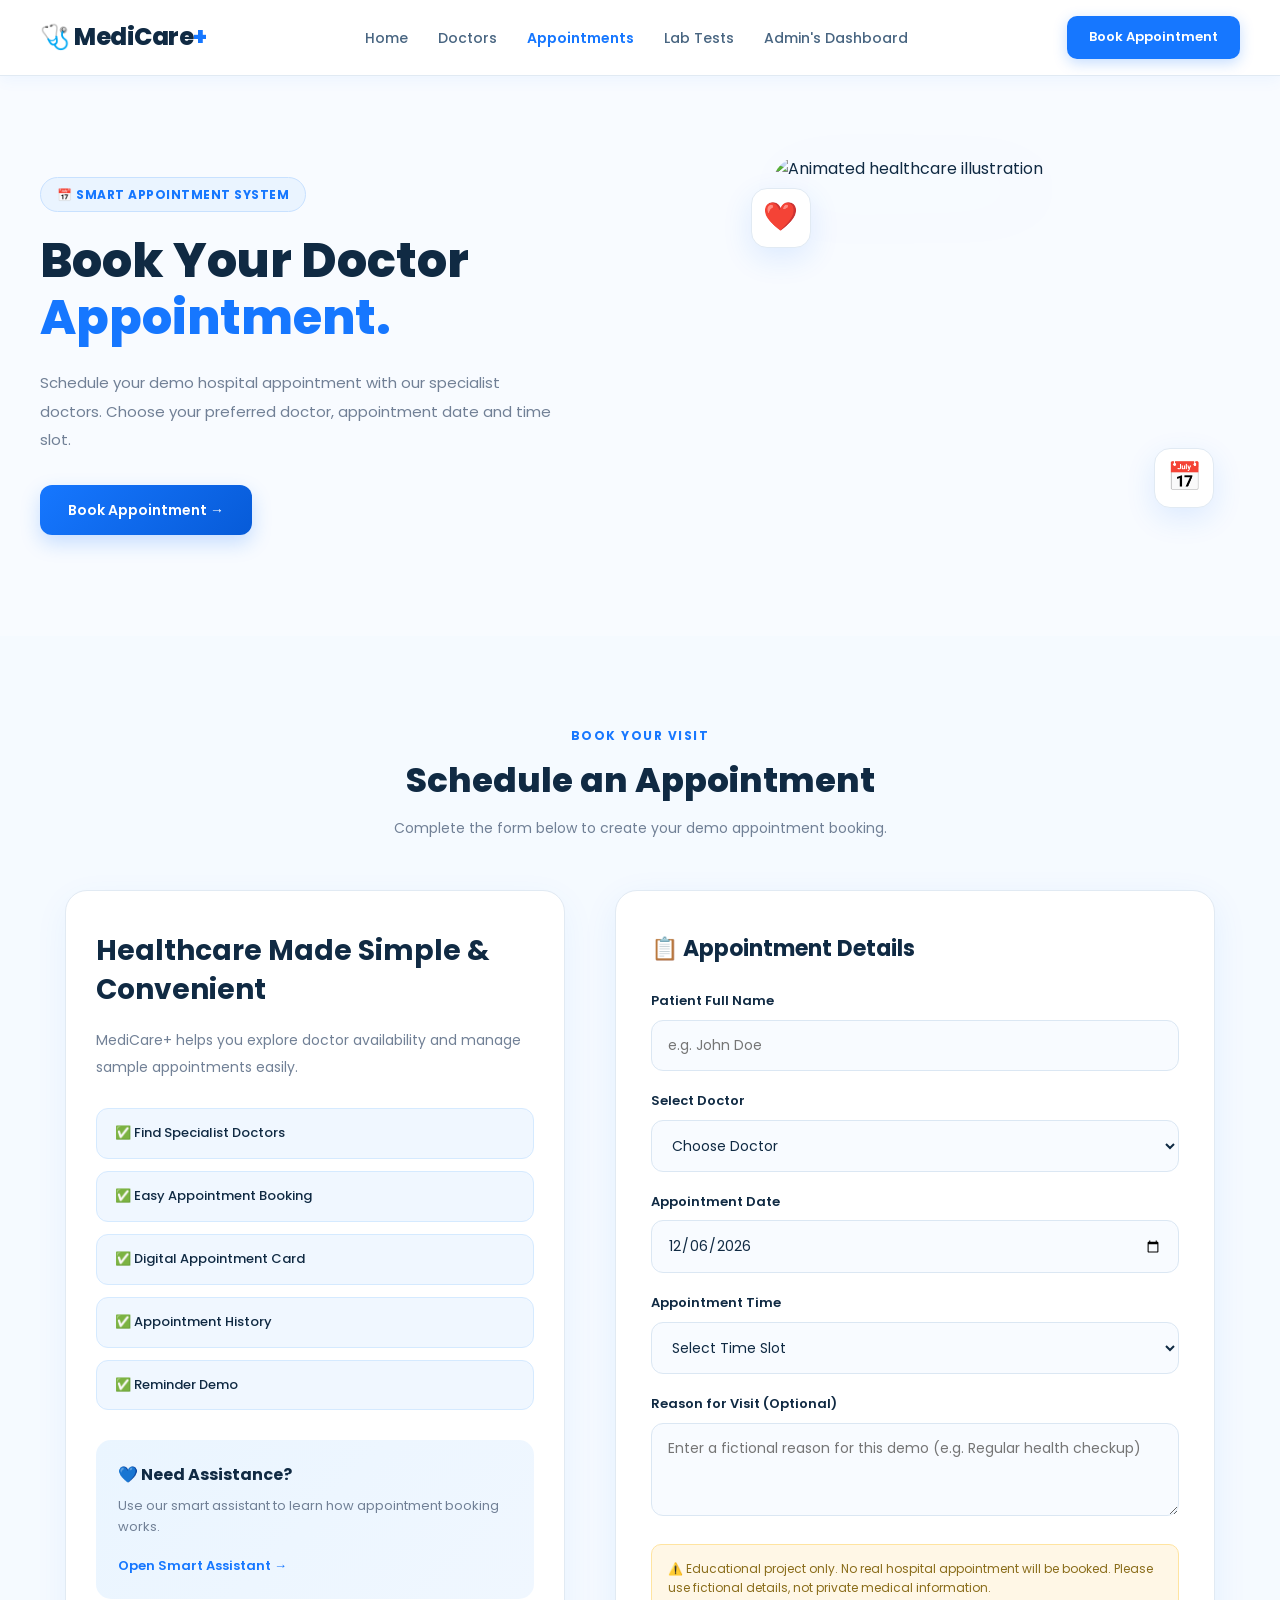
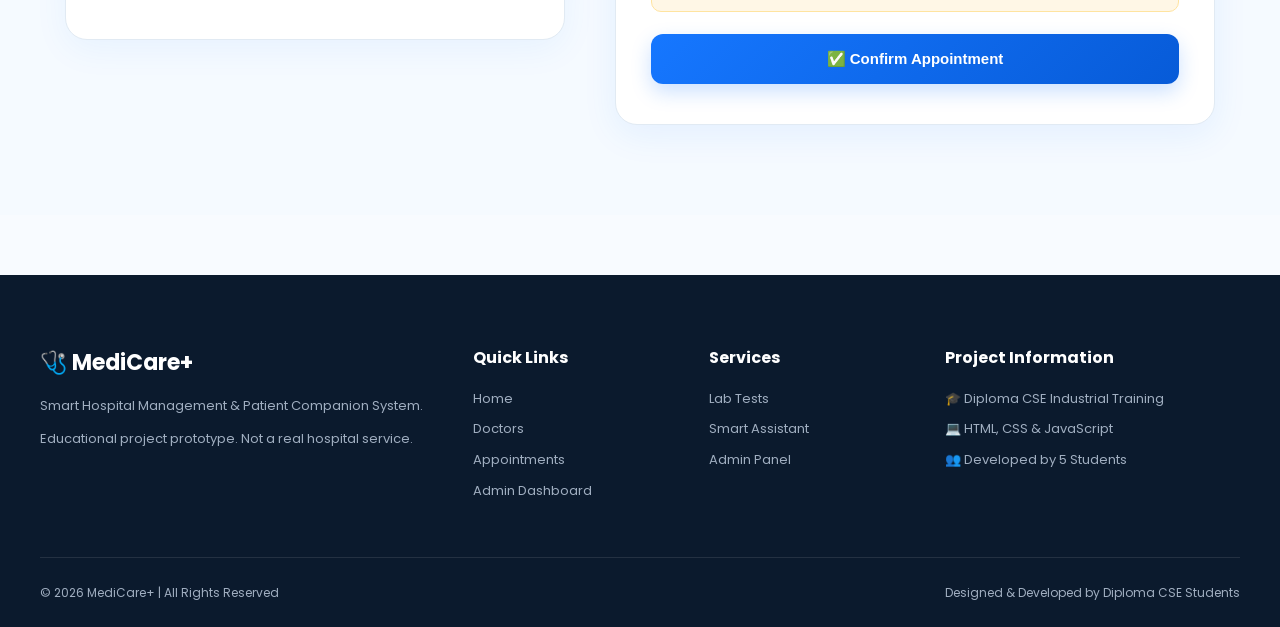
==== commit c91775fb: "updated forms" ====
--- a/appointment.html
+++ b/appointment.html
@@ -2,88 +2,48 @@
 <html lang="en">
 
 <head>
-
     <meta charset="UTF-8">
-
     <meta name="viewport" content="width=device-width, initial-scale=1.0">
-
     <title>Book Appointment | MediCare+</title>
 
     <!-- GOOGLE FONT -->
-
     <link href="https://fonts.googleapis.com/css2?family=Poppins:wght@400;500;600;700;800&display=swap" rel="stylesheet">
 
-    <!-- MAIN CSS -->
-
-    <link rel="stylesheet" href="css/style.css">
-
-    <!-- APPOINTMENT CSS -->
-
+    <!-- CSS STYLESHEET -->
     <link rel="stylesheet" href="css/appointment.css">
-
 </head>
 
 <body>
 
-
     <!-- =================================
          NAVBAR
     ================================== -->
-
     <header class="header">
-
         <nav class="navbar">
-
             <a href="index.html" class="logo">
                 🩺 MediCare<span>+</span>
             </a>
 
-
             <ul class="nav-links">
-
-                <li>
-                    <a href="index.html">Home</a>
-                </li>
-
-                <li>
-                    <a href="doctors.html">Doctors</a>
-                </li>
-
-                <li>
-                    <a href="appointment.html" class="active">
-                        Appointments
-                    </a>
-                </li>
-
-                <li>
-                    <a href="lab-tests.html">Lab Tests</a>
-                </li>
-
-                <li>
-                    <a href="admin.html">Admin's Dashboard</a>
-                </li>
-
+                <li><a href="index.html">Home</a></li>
+                <li><a href="doctors.html">Doctors</a></li>
+                <li><a href="appointment.html" class="active">Appointments</a></li>
+                <li><a href="lab-tests.html">Lab Tests</a></li>
+                <li><a href="admin.html">Admin's Dashboard</a></li>
             </ul>
-
 
             <a href="#booking" class="nav-btn">
                 Book Appointment
             </a>
-
         </nav>
-
     </header>
 
 
-
     <!-- =================================
          APPOINTMENT HERO
     ================================== -->
-
     <section class="appointment-hero">
-
         <div class="appointment-hero-content">
-
             <div class="hero-badge">
                 📅 SMART APPOINTMENT SYSTEM
             </div>
@@ -94,527 +54,298 @@
             </h1>
 
             <p>
-                Schedule your demo hospital appointment
-                with our specialist doctors.
-
-                Choose your preferred doctor,
-                appointment date and time slot.
+                Schedule your demo hospital appointment with our specialist doctors.
+                Choose your preferred doctor, appointment date and time slot.
             </p>
-
 
             <a href="#booking" class="primary-btn">
                 Book Appointment →
             </a>
-
-        </div>
-
+        </div>
 
         <div class="appointment-hero-image">
-
-            <img
-                src="https://ik.imagekit.io/nbunyo4rh/doc%203.jpg"
-                alt="Animated healthcare illustration"
-            >
-
-            <div class="appointment-floating-icon icon-heart">
-                ❤️
-            </div>
-
-            <div class="appointment-floating-icon icon-calendar">
-                📅
-            </div>
-
-        </div>
-
+            <img src="https://ik.imagekit.io/nbunyo4rh/doc%203.jpg" alt="Animated healthcare illustration">
+            <div class="appointment-floating-icon icon-heart">❤️</div>
+            <div class="appointment-floating-icon icon-calendar">📅</div>
+        </div>
     </section>
 
 
-
     <!-- =================================
          APPOINTMENT BOOKING
     ================================== -->
-
     <section class="booking-section" id="booking">
-
         <div class="section-title">
-
             <span>BOOK YOUR VISIT</span>
-
             <h2>Schedule an Appointment</h2>
-
-            <p>
-                Complete the form below to create
-                your demo appointment booking.
-            </p>
-
-        </div>
-
-
+            <p>Complete the form below to create your demo appointment booking.</p>
+        </div>
 
         <div class="booking-container">
-
-
             <!-- LEFT INFORMATION PANEL -->
-
             <div class="booking-info">
-
-                <h2>
-                    Healthcare Made
-                    Simple & Convenient
-                </h2>
-
-                <p>
-                    MediCare+ helps you explore
-                    doctor availability and manage
-                    sample appointments easily.
-                </p>
-
-
-                <div class="booking-feature">
-                    ✅ Find Specialist Doctors
-                </div>
-
-                <div class="booking-feature">
-                    ✅ Easy Appointment Booking
-                </div>
-
-                <div class="booking-feature">
-                    ✅ Digital Appointment Card
-                </div>
-
-                <div class="booking-feature">
-                    ✅ Appointment History
-                </div>
-
-                <div class="booking-feature">
-                    ✅ Reminder Demo
-                </div>
-
+                <h2>Healthcare Made Simple &amp; Convenient</h2>
+                <p>MediCare+ helps you explore doctor availability and manage sample appointments easily.</p>
+
+                <div class="booking-feature">✅ Find Specialist Doctors</div>
+                <div class="booking-feature">✅ Easy Appointment Booking</div>
+                <div class="booking-feature">✅ Digital Appointment Card</div>
+                <div class="booking-feature">✅ Appointment History</div>
+                <div class="booking-feature">✅ Reminder Demo</div>
 
                 <div class="booking-help">
-
                     <h3>💙 Need Assistance?</h3>
-
-                    <p>
-                        Use our smart assistant
-                        to learn how appointment
-                        booking works.
-                    </p>
-
-                    <a href="chatbot.html">
-                        Open Smart Assistant →
-                    </a>
-
-                </div>
-
-            </div>
-
-
+                    <p>Use our smart assistant to learn how appointment booking works.</p>
+                    <a href="chatbot.html">Open Smart Assistant →</a>
+                </div>
+            </div>
 
             <!-- RIGHT BOOKING FORM -->
-
             <form id="appointmentForm" class="booking-form">
-
-                <h3>
-                    📋 Appointment Details
-                </h3>
-
-
-                <div class="form-group">
-
-                    <label for="patientName">
-                        Patient Full Name
-                    </label>
-
+                <h3>📋 Appointment Details</h3>
+
+                <div class="form-group">
+                    <label for="patientName">Patient Full Name</label>
                     <input
                         type="text"
                         id="patientName"
-                        placeholder="Enter sample patient name"
+                        placeholder="e.g. John Doe"
                         maxlength="60"
                         required
                     >
-
-                </div>
-
-
-
-                <div class="form-group">
-
-                    <label for="appointmentDoctor">
-                        Select Doctor
-                    </label>
-
-                    <select
-                        id="appointmentDoctor"
-                        required
-                    >
-
-                        <option value="">
-                            Choose Doctor
-                        </option>
-
+                </div>
+
+                <div class="form-group">
+                    <label for="appointmentDoctor">Select Doctor</label>
+                    <select id="appointmentDoctor" required>
+                        <option value="">Choose Doctor</option>
+                        <option value="Dr. Sarah Johnson" data-department="Cardiology">Dr. Sarah Johnson (Cardiology)</option>
+                        <option value="Dr. Rajesh Sharma" data-department="Neurology">Dr. Rajesh Sharma (Neurology)</option>
+                        <option value="Dr. Emily Davis" data-department="Pediatrics">Dr. Emily Davis (Pediatrics)</option>
+                        <option value="Dr. Michael Brown" data-department="Orthopedics">Dr. Michael Brown (Orthopedics)</option>
+                        <option value="Dr. Priya Patel" data-department="Dermatology">Dr. Priya Patel (Dermatology)</option>
+                        <option value="Dr. Alan Smith" data-department="General Medicine">Dr. Alan Smith (General Medicine)</option>
                     </select>
-
-                </div>
-
-
-
-                <div class="form-group">
-
-                    <label for="appointmentDate">
-                        Appointment Date
-                    </label>
-
+                </div>
+
+                <div class="form-group">
+                    <label for="appointmentDate">Appointment Date</label>
                     <input
                         type="date"
                         id="appointmentDate"
                         required
                     >
-
-                </div>
-
-
-
-                <div class="form-group">
-
-                    <label for="appointmentTime">
-                        Appointment Time
-                    </label>
-
-                    <select
-                        id="appointmentTime"
-                        required
-                    >
-
-                        <option value="">
-                            Select Time Slot
-                        </option>
-
-                        <option value="09:00">
-                            09:00 AM
-                        </option>
-
-                        <option value="10:00">
-                            10:00 AM
-                        </option>
-
-                        <option value="11:00">
-                            11:00 AM
-                        </option>
-
-                        <option value="12:00">
-                            12:00 PM
-                        </option>
-
-                        <option value="14:00">
-                            02:00 PM
-                        </option>
-
-                        <option value="15:00">
-                            03:00 PM
-                        </option>
-
+                </div>
+
+                <div class="form-group">
+                    <label for="appointmentTime">Appointment Time</label>
+                    <select id="appointmentTime" required>
+                        <option value="">Select Time Slot</option>
+                        <option value="09:00">09:00 AM</option>
+                        <option value="10:00">10:00 AM</option>
+                        <option value="11:00">11:00 AM</option>
+                        <option value="12:00">12:00 PM</option>
+                        <option value="14:00">02:00 PM</option>
+                        <option value="15:00">03:00 PM</option>
+                        <option value="16:00">04:00 PM</option>
                     </select>
-
-                </div>
-
-
-
-                <div class="form-group">
-
-                    <label for="appointmentReason">
-                        Reason for Visit (Optional)
-                    </label>
-
+                </div>
+
+                <div class="form-group">
+                    <label for="appointmentReason">Reason for Visit (Optional)</label>
                     <textarea
                         id="appointmentReason"
                         rows="3"
                         maxlength="200"
-                        placeholder="Enter a fictional reason for this demo"
+                        placeholder="Enter a fictional reason for this demo (e.g. Regular health checkup)"
                     ></textarea>
-
-                </div>
-
+                </div>
 
                 <p class="booking-disclaimer">
-                    ⚠️ Educational project only.
-                    No real hospital appointment will be booked.
-                    Please use fictional details, not private medical information.
+                    ⚠️ Educational project only. No real hospital appointment will be booked. Please use fictional details, not private medical information.
                 </p>
 
-
-                <button
-                    type="submit"
-                    class="primary-btn booking-submit"
-                >
+                <button type="submit" class="primary-btn booking-submit">
                     ✅ Confirm Appointment
                 </button>
-
             </form>
-
-        </div>
-
+        </div>
     </section>
 
 
-
     <!-- =================================
          DIGITAL APPOINTMENT CARD
     ================================== -->
-
-    <section
-        class="confirmation-section"
-        id="confirmationSection"
-        style="display:none;"
-    >
-
+    <section class="confirmation-section" id="confirmationSection" style="display:none;">
         <div class="section-title">
-
             <span>BOOKING SUCCESSFUL</span>
-
             <h2>Appointment Confirmed! ✅</h2>
-
-            <p>
-                Your digital appointment card
-                has been generated.
-            </p>
-
-        </div>
-
-
+            <p>Your digital appointment card has been generated.</p>
+        </div>
 
         <div class="digital-card" id="appointmentCard">
-
-
             <div class="digital-card-header">
-
                 <h2>🩺 MediCare+</h2>
-
-                <p>
-                    Digital Appointment Card
-                </p>
-
-            </div>
-
-
+                <p>Digital Appointment Card</p>
+            </div>
 
             <div class="digital-card-body">
-
                 <div class="card-row">
                     <strong>Booking ID</strong>
                     <span id="cardBookingId"></span>
                 </div>
-
                 <div class="card-row">
                     <strong>Patient Name</strong>
                     <span id="cardPatient"></span>
                 </div>
-
                 <div class="card-row">
                     <strong>Doctor</strong>
                     <span id="cardDoctor"></span>
                 </div>
-
                 <div class="card-row">
                     <strong>Department</strong>
                     <span id="cardDepartment"></span>
                 </div>
-
                 <div class="card-row">
                     <strong>Date</strong>
                     <span id="cardDate"></span>
                 </div>
-
                 <div class="card-row">
                     <strong>Time</strong>
                     <span id="cardTime"></span>
                 </div>
-
-            </div>
-
+            </div>
 
             <div class="digital-card-footer">
-
-                <p>
-                    ✅ Demo Booking Created
-                </p>
-
-                <small>
-                    Educational prototype only.
-                    Not valid at a real hospital.
-                </small>
-
-            </div>
-
-        </div>
-
-
-
-        <button
-            class="primary-btn download-btn"
-            id="downloadCard"
-        >
+                <p>✅ Demo Booking Created</p>
+                <small>Educational prototype only. Not valid at a real hospital.</small>
+            </div>
+        </div>
+
+        <button class="primary-btn download-btn" id="downloadCard">
             🖨️ Print / Save as PDF
         </button>
-
     </section>
 
 
-
-    <!-- =================================
-         APPOINTMENT HISTORY
-    ================================== -->
-
-    <!-- <section class="history-section" id="history">
-
-        <div class="section-title">
-
-            <span>MY APPOINTMENTS</span>
-
-            <h2>Appointment History</h2>
-
-            <p>
-                View your upcoming and previous
-                demo appointments.
-            </p>
-
-        </div>
-
-
-        <div
-            class="history-container"
-            id="historyContainer"
-        > -->
-
-            <!-- JavaScript will display bookings -->
-
-        <!-- </div>
-
-    </section> -->
-
-
-
-    <!-- =================================
-         REMINDER SECTION
-    ================================== -->
-
-    <!-- <section class="reminder-section">
-
-        <div class="reminder-container">
-
-            <div>
-
-                <h2>
-                    ⏰ Appointment Reminder
-                </h2>
-
-                <p>
-                    Check details of your next
-                    upcoming demo appointment.
-                </p>
-
-            </div>
-
-
-            <button
-                class="primary-btn"
-                id="reminderBtn"
-            >
-                Check Reminder →
-            </button>
-
-        </div>
-
-    </section> -->
-
-
-
     <!-- =================================
          FOOTER
     ================================== -->
-
     <footer>
-
         <div class="footer-container">
-
             <div class="footer-about">
-
                 <h2>🩺 MediCare+</h2>
-
-                <p>
-                    Smart Hospital Management &
-                    Patient Companion System.
-                </p>
-
-                <p>
-                    Educational project prototype.
-                    Not a real hospital service.
-                </p>
-
-            </div>
-
+                <p>Smart Hospital Management &amp; Patient Companion System.</p>
+                <p>Educational project prototype. Not a real hospital service.</p>
+            </div>
 
             <div class="footer-links">
-
                 <h3>Quick Links</h3>
-
                 <a href="index.html">Home</a>
-
                 <a href="doctors.html">Doctors</a>
-
                 <a href="appointment.html">Appointments</a>
-
-                <a href="dashboard.html">Dashboard</a>
-
-            </div>
-
+                <a href="admin.html">Admin Dashboard</a>
+            </div>
 
             <div class="footer-links">
-
                 <h3>Services</h3>
-
                 <a href="lab-tests.html">Lab Tests</a>
-
                 <a href="chatbot.html">Smart Assistant</a>
-
                 <a href="admin.html">Admin Panel</a>
-
-            </div>
-
+            </div>
 
             <div class="footer-contact">
-
                 <h3>Project Information</h3>
-
                 <p>🎓 Diploma CSE Industrial Training</p>
-
-                <p>💻 HTML, CSS & JavaScript</p>
-
+                <p>💻 HTML, CSS &amp; JavaScript</p>
                 <p>👥 Developed by 5 Students</p>
-
-            </div>
-
-        </div>
-
+            </div>
+        </div>
 
         <div class="footer-bottom">
-
-            <p>
-                © 2026 MediCare+ | All Rights Reserved
-            </p>
-
-            <p>
-                Designed & Developed by Diploma CSE Students
-            </p>
-
-        </div>
-
+            <p>© 2026 MediCare+ | All Rights Reserved</p>
+            <p>Designed &amp; Developed by Diploma CSE Students</p>
+        </div>
     </footer>
 
 
-    <!-- APPOINTMENT JAVASCRIPT -->
-
-    <script src="js/appointment.js"></script>
-
+    <!-- =================================
+         EMBEDDED SCRIPT FOR FORM LOGIC
+    ================================== -->
+    <script>
+        document.addEventListener("DOMContentLoaded", () => {
+            const form = document.getElementById("appointmentForm");
+            const doctorSelect = document.getElementById("appointmentDoctor");
+            const dateInput = document.getElementById("appointmentDate");
+            const timeSelect = document.getElementById("appointmentTime");
+            const confirmationSection = document.getElementById("confirmationSection");
+            const downloadBtn = document.getElementById("downloadCard");
+
+            // 1. Prevent past dates in date picker
+            if (dateInput) {
+                const today = new Date().toISOString().split("T")[0];
+                dateInput.min = today;
+                dateInput.value = today;
+            }
+
+            // 2. Handle Booking Submit
+            if (form) {
+                form.addEventListener("submit", (e) => {
+                    e.preventDefault();
+
+                    const patient = document.getElementById("patientName").value.trim();
+                    const doctor = doctorSelect.value;
+                    const selectedOpt = doctorSelect.options[doctorSelect.selectedIndex];
+                    const department = selectedOpt.getAttribute("data-department") || "General Consultation";
+                    const dateVal = dateInput.value;
+                    const timeVal = timeSelect.value;
+
+                    if (!patient || !doctor || !dateVal || !timeVal) {
+                        alert("Please fill in all required fields.");
+                        return;
+                    }
+
+                    // Generate a Booking ID: MC-XXXXX
+                    const bookingId = "MC-" + Math.floor(10000 + Math.random() * 90000);
+
+                    // Format date nicely
+                    const dateObj = new Date(dateVal + "T00:00:00");
+                    const formattedDate = dateObj.toLocaleDateString("en-US", {
+                        weekday: "short",
+                        year: "numeric",
+                        month: "short",
+                        day: "numeric"
+                    });
+
+                    // Format 12-hour time
+                    let [hours, minutes] = timeVal.split(":");
+                    let period = +hours >= 12 ? "PM" : "AM";
+                    hours = +hours % 12 || 12;
+                    const formattedTime = `${hours}:${minutes} ${period}`;
+
+                    // Update digital card values
+                    document.getElementById("cardBookingId").textContent = bookingId;
+                    document.getElementById("cardPatient").textContent = patient;
+                    document.getElementById("cardDoctor").textContent = doctor;
+                    document.getElementById("cardDepartment").textContent = department;
+                    document.getElementById("cardDate").textContent = formattedDate;
+                    document.getElementById("cardTime").textContent = formattedTime;
+
+                    // Reveal card section
+                    confirmationSection.style.display = "block";
+
+                    // Smooth scroll to card
+                    confirmationSection.scrollIntoView({ behavior: "smooth" });
+                });
+            }
+
+            // 3. Print / Save as PDF
+            if (downloadBtn) {
+                downloadBtn.addEventListener("click", () => {
+                    window.print();
+                });
+            }
+        });
+    </script>
 </body>
 </html>
--- a/css/appointment.css
+++ b/css/appointment.css
@@ -1,29 +1,179 @@
 /* ==========================================
    MEDICARE+ 2.0
-   APPOINTMENT PAGE STYLES
+   COMPLETE APPOINTMENT & GLOBAL STYLES
    BLUE & WHITE THEME
 ========================================== */
 
+/* RESET & BASE */
+* {
+    margin: 0;
+    padding: 0;
+    box-sizing: border-box;
+}
+
+html {
+    scroll-behavior: smooth;
+}
+
+body {
+    font-family: 'Poppins', -apple-system, BlinkMacSystemFont, 'Segoe UI', Roboto, sans-serif;
+    background-color: #f8fbff;
+    color: #102a43;
+    line-height: 1.6;
+}
+
+a {
+    text-decoration: none;
+    color: inherit;
+}
+
+/* ==========================================
+   NAVBAR & HEADER
+========================================== */
+.header {
+    background: #ffffff;
+    border-bottom: 1px solid #e1eaf3;
+    position: sticky;
+    top: 0;
+    z-index: 1000;
+    box-shadow: 0 4px 15px rgba(22, 119, 255, 0.05);
+}
+
+.navbar {
+    max-width: 1250px;
+    margin: 0 auto;
+    padding: 16px 25px;
+    display: flex;
+    justify-content: space-between;
+    align-items: center;
+}
+
+.logo {
+    font-size: 24px;
+    font-weight: 800;
+    color: #102a43;
+    letter-spacing: -0.5px;
+}
+
+.logo span {
+    color: #1677ff;
+}
+
+.nav-links {
+    display: flex;
+    list-style: none;
+    gap: 30px;
+    align-items: center;
+}
+
+.nav-links a {
+    color: #486581;
+    font-size: 14px;
+    font-weight: 500;
+    transition: 0.25s ease;
+}
+
+.nav-links a:hover,
+.nav-links a.active {
+    color: #1677ff;
+    font-weight: 600;
+}
+
+.nav-btn {
+    padding: 11px 22px;
+    background: #1677ff;
+    color: #ffffff !important;
+    border-radius: 10px;
+    font-size: 13px;
+    font-weight: 600;
+    transition: 0.3s;
+    box-shadow: 0 4px 14px rgba(22, 119, 255, 0.25);
+}
+
+.nav-btn:hover {
+    background: #075bd8;
+    transform: translateY(-2px);
+    box-shadow: 0 6px 20px rgba(22, 119, 255, 0.35);
+}
+
+/* ==========================================
+   BUTTONS & BADGES
+========================================== */
+.primary-btn {
+    display: inline-block;
+    padding: 14px 28px;
+    background: linear-gradient(135deg, #1677ff, #075bd8);
+    color: #ffffff;
+    font-weight: 600;
+    font-size: 14px;
+    border: none;
+    border-radius: 12px;
+    cursor: pointer;
+    transition: 0.3s ease;
+    text-align: center;
+    box-shadow: 0 8px 20px rgba(22, 119, 255, 0.22);
+}
+
+.primary-btn:hover {
+    transform: translateY(-2px);
+    box-shadow: 0 12px 25px rgba(22, 119, 255, 0.32);
+}
+
+.hero-badge {
+    display: inline-block;
+    padding: 7px 16px;
+    background: #eaf4ff;
+    border: 1px solid #c8e1ff;
+    border-radius: 30px;
+    color: #1677ff;
+    font-size: 12px;
+    font-weight: 700;
+    letter-spacing: 0.5px;
+    margin-bottom: 20px;
+}
+
+.section-title {
+    text-align: center;
+    margin-bottom: 50px;
+}
+
+.section-title span {
+    display: block;
+    color: #1677ff;
+    font-size: 12px;
+    font-weight: 700;
+    letter-spacing: 1.5px;
+    text-transform: uppercase;
+    margin-bottom: 8px;
+}
+
+.section-title h2 {
+    color: #102a43;
+    font-size: 34px;
+    font-weight: 800;
+    margin-bottom: 10px;
+}
+
+.section-title p {
+    color: #718096;
+    font-size: 14px;
+    max-width: 520px;
+    margin: 0 auto;
+}
 
 /* ==========================================
    APPOINTMENT HERO
 ========================================== */
-
 .appointment-hero {
     max-width: 1250px;
     margin: auto;
     padding: 80px 25px;
-
     display: grid;
     grid-template-columns: 1.1fr 0.9fr;
     align-items: center;
     gap: 55px;
 }
 
-.appointment-hero-content {
-    animation: slideInLeft 0.8s ease;
-}
-
 .appointment-hero-content h1 {
     color: #102a43;
     font-size: 48px;
@@ -39,15 +189,10 @@
 .appointment-hero-content p {
     max-width: 520px;
     color: #718096;
-    font-size: 14px;
-    line-height: 2;
+    font-size: 15px;
+    line-height: 1.9;
     margin-bottom: 30px;
 }
-
-
-/* ==========================================
-   ANIMATED HERO IMAGE
-========================================== */
 
 .appointment-hero-image {
     position: relative;
@@ -61,55 +206,32 @@
     max-width: 420px;
     height: 400px;
     object-fit: contain;
-
     border-radius: 30px;
-
     animation: heroImageFloat 5s ease-in-out infinite;
-
-    filter: drop-shadow(
-        0 20px 40px rgba(22, 119, 255, 0.12)
-    );
+    filter: drop-shadow(0 20px 40px rgba(22, 119, 255, 0.14));
 }
 
 @keyframes heroImageFloat {
     0%, 100% {
-        transform: translateY(0) rotate(0deg);
-    }
-
-    25% {
-        transform: translateY(-12px) rotate(1deg);
-    }
-
+        transform: translateY(0);
+    }
     50% {
-        transform: translateY(-18px) rotate(0deg);
-    }
-
-    75% {
-        transform: translateY(-10px) rotate(-1deg);
-    }
-}
-
-
-/* Floating Medical Icons */
+        transform: translateY(-16px);
+    }
+}
 
 .appointment-floating-icon {
     position: absolute;
-
     display: flex;
     align-items: center;
     justify-content: center;
-
     width: 60px;
     height: 60px;
-
-    background: white;
+    background: #ffffff;
     border: 1px solid #e1eaf3;
     border-radius: 16px;
-
     font-size: 28px;
-
-    box-shadow: 0 10px 30px rgba(22, 119, 255, 0.1);
-
+    box-shadow: 0 10px 30px rgba(22, 119, 255, 0.12);
     animation: iconBounce 3s ease-in-out infinite;
 }
 
@@ -128,17 +250,14 @@
     0%, 100% {
         transform: translateY(0) scale(1);
     }
-
     50% {
         transform: translateY(-15px) scale(1.08);
     }
 }
 
-
 /* ==========================================
    BOOKING SECTION
 ========================================== */
-
 .booking-section {
     padding: 90px 25px;
     background: #f5faff;
@@ -147,29 +266,23 @@
 .booking-container {
     max-width: 1150px;
     margin: auto;
-
     display: grid;
     grid-template-columns: 1fr 1.2fr;
     gap: 50px;
     align-items: start;
 }
 
-
-/* LEFT INFO PANEL */
-
 .booking-info {
     padding: 40px 30px;
-
-    background: white;
+    background: #ffffff;
     border: 1px solid #e1eaf3;
     border-radius: 22px;
-
     box-shadow: 0 10px 35px rgba(22, 119, 255, 0.06);
 }
 
 .booking-info h2 {
     color: #102a43;
-    font-size: 30px;
+    font-size: 28px;
     line-height: 1.4;
     margin-bottom: 18px;
 }
@@ -184,15 +297,12 @@
 .booking-feature {
     padding: 14px 18px;
     margin-bottom: 12px;
-
     background: #f0f7ff;
     border: 1px solid #d5eaff;
     border-radius: 12px;
-
     color: #102a43;
     font-size: 13px;
     font-weight: 500;
-
     transition: 0.3s;
 }
 
@@ -204,26 +314,20 @@
 .booking-help {
     margin-top: 30px;
     padding: 22px;
-
-    background: linear-gradient(
-        135deg,
-        #eaf5ff,
-        #f0f7ff
-    );
-
+    background: linear-gradient(135deg, #eaf5ff, #f0f7ff);
     border-radius: 15px;
 }
 
 .booking-help h3 {
     color: #102a43;
     font-size: 16px;
-    margin-bottom: 10px;
+    margin-bottom: 8px;
 }
 
 .booking-help p {
     color: #718096;
     font-size: 13px;
-    margin-bottom: 15px;
+    margin-bottom: 14px;
 }
 
 .booking-help a {
@@ -236,36 +340,30 @@
     color: #075bd8;
 }
 
-
 /* RIGHT BOOKING FORM */
-
 .booking-form {
     padding: 40px 35px;
-
-    background: white;
+    background: #ffffff;
     border: 1px solid #e1eaf3;
     border-radius: 22px;
-
     box-shadow: 0 10px 35px rgba(22, 119, 255, 0.08);
 }
 
 .booking-form h3 {
     color: #102a43;
     font-size: 22px;
-    margin-bottom: 28px;
+    margin-bottom: 25px;
 }
 
 .form-group {
-    margin-bottom: 22px;
+    margin-bottom: 20px;
 }
 
 .form-group label {
     display: block;
-
     color: #102a43;
     font-size: 13px;
     font-weight: 600;
-
     margin-bottom: 8px;
 }
 
@@ -274,16 +372,13 @@
 .form-group textarea {
     width: 100%;
     padding: 14px 16px;
-
     background: #f8fbff;
     border: 1px solid #dbe7f3;
     border-radius: 12px;
-
-    font-size: 13px;
-    color: #102a43;
-
+    font-size: 14px;
+    color: #102a43;
+    font-family: inherit;
     outline: none;
-
     transition: 0.3s;
 }
 
@@ -291,9 +386,8 @@
 .form-group select:focus,
 .form-group textarea:focus {
     border-color: #1677ff;
-    background: white;
-
-    box-shadow: 0 0 0 4px rgba(22, 119, 255, 0.08);
+    background: #ffffff;
+    box-shadow: 0 0 0 4px rgba(22, 119, 255, 0.09);
 }
 
 .form-group textarea {
@@ -303,50 +397,39 @@
 
 .booking-disclaimer {
     padding: 14px 16px;
-
     background: #fff7e6;
     border: 1px solid #ffe4a0;
     border-radius: 10px;
-
     color: #8a6d1b;
-    font-size: 11px;
-    line-height: 1.7;
-
-    margin-bottom: 20px;
+    font-size: 12px;
+    line-height: 1.6;
+    margin-bottom: 22px;
 }
 
 .booking-submit {
     width: 100%;
     padding: 16px;
-
     font-size: 15px;
 }
 
-
 /* ==========================================
    DIGITAL APPOINTMENT CARD
 ========================================== */
-
 .confirmation-section {
     padding: 90px 25px;
     text-align: center;
-    background: white;
+    background: #ffffff;
 }
 
 .digital-card {
     max-width: 550px;
     margin: 0 auto 35px;
-
-    background: white;
+    background: #ffffff;
     border: 1px solid #d5eaff;
     border-radius: 22px;
-
     overflow: hidden;
-
     box-shadow: 0 20px 55px rgba(22, 119, 255, 0.12);
-
     text-align: left;
-
     animation: cardSlideUp 0.6s ease;
 }
 
@@ -355,7 +438,6 @@
         opacity: 0;
         transform: translateY(30px);
     }
-
     to {
         opacity: 1;
         transform: translateY(0);
@@ -364,21 +446,14 @@
 
 .digital-card-header {
     padding: 35px 30px;
-
-    background: linear-gradient(
-        135deg,
-        #1677ff,
-        #075bd8,
-        #00a6e8
-    );
-
-    color: white;
+    background: linear-gradient(135deg, #1677ff, #075bd8, #00a6e8);
+    color: #ffffff;
     text-align: center;
 }
 
 .digital-card-header h2 {
     font-size: 28px;
-    margin-bottom: 8px;
+    margin-bottom: 6px;
 }
 
 .digital-card-header p {
@@ -395,12 +470,9 @@
     justify-content: space-between;
     align-items: center;
     gap: 15px;
-
     padding: 14px 0;
-
     border-bottom: 1px solid #eef3f9;
-
-    font-size: 13px;
+    font-size: 14px;
 }
 
 .card-row:last-child {
@@ -413,16 +485,15 @@
 }
 
 .card-row span {
-    color: #718096;
+    color: #486581;
+    font-weight: 500;
     text-align: right;
     overflow-wrap: anywhere;
 }
 
 .digital-card-footer {
     padding: 20px 30px;
-
     background: #f0f7ff;
-
     text-align: center;
 }
 
@@ -439,297 +510,154 @@
 }
 
 .download-btn {
-    padding: 15px 30px;
-    font-size: 14px;
-}
-
-
-/* ==========================================
-   APPOINTMENT HISTORY
-========================================== */
-
-.history-section {
-    padding: 90px 25px;
-    background: #f5faff;
-}
-
-.history-container {
-    max-width: 1050px;
+    padding: 15px 35px;
+    font-size: 14px;
+}
+
+/* ==========================================
+   FOOTER
+========================================== */
+footer {
+    background: #0b1a2d;
+    color: #a0aec0;
+    padding: 70px 25px 25px;
+    margin-top: 60px;
+}
+
+.footer-container {
+    max-width: 1200px;
     margin: auto;
-}
-
-.history-card {
-    padding: 25px 30px;
+    display: grid;
+    grid-template-columns: 2fr 1fr 1fr 1.5fr;
+    gap: 40px;
+}
+
+.footer-about h2 {
+    color: #ffffff;
+    font-size: 22px;
+    margin-bottom: 14px;
+}
+
+.footer-about p {
+    font-size: 13px;
+    line-height: 1.8;
+    margin-bottom: 10px;
+}
+
+.footer-links h3,
+.footer-contact h3 {
+    color: #ffffff;
+    font-size: 16px;
     margin-bottom: 18px;
-
-    background: white;
-    border: 1px solid #e1eaf3;
-    border-radius: 16px;
-
+}
+
+.footer-links a {
+    display: block;
+    color: #a0aec0;
+    font-size: 13px;
+    margin-bottom: 10px;
+    transition: 0.2s;
+}
+
+.footer-links a:hover {
+    color: #1677ff;
+    transform: translateX(3px);
+}
+
+.footer-contact p {
+    font-size: 13px;
+    margin-bottom: 10px;
+}
+
+.footer-bottom {
+    max-width: 1200px;
+    margin: 45px auto 0;
+    padding-top: 25px;
+    border-top: 1px solid rgba(255, 255, 255, 0.1);
     display: flex;
-    align-items: center;
     justify-content: space-between;
-    gap: 25px;
-
-    box-shadow: 0 5px 18px rgba(22, 119, 255, 0.05);
-
-    transition: 0.3s;
-}
-
-.history-card:hover {
-    transform: translateY(-4px);
-    box-shadow: 0 12px 30px rgba(22, 119, 255, 0.1);
-}
-
-.history-card h3 {
-    color: #102a43;
-    font-size: 17px;
-    margin-bottom: 8px;
-}
-
-.history-card p {
-    color: #718096;
     font-size: 12px;
-    margin-bottom: 4px;
-}
-
-.history-status {
-    display: inline-block;
-
-    padding: 8px 16px;
-
-    border-radius: 30px;
-
-    font-size: 12px;
-    font-weight: 600;
-
-    white-space: nowrap;
-}
-
-.status-upcoming {
-    background: #e6f7ed;
-    color: #0e7a42;
-}
-
-.status-past {
-    background: #edf1f5;
-    color: #5b6870;
-}
-
-.status-cancelled {
-    background: #fff0f0;
-    color: #c0392b;
-}
-
-.cancel-btn {
-    padding: 9px 16px;
-
-    background: #fff0f0;
-    color: #c0392b;
-
-    border: none;
-    border-radius: 8px;
-
-    font-size: 12px;
-    font-weight: 600;
-
-    transition: 0.3s;
-}
-
-.cancel-btn:hover {
-    background: #ffe0e0;
-}
-
-.empty-history {
-    text-align: center;
-    color: #718096;
-    font-size: 15px;
-    padding: 45px;
-
-    background: white;
-    border: 1px dashed #d5eaff;
-    border-radius: 16px;
-}
-
-
-/* ==========================================
-   REMINDER SECTION
-========================================== */
-
-.reminder-section {
-    padding: 80px 25px;
-    background: white;
-}
-
-.reminder-container {
-    max-width: 1100px;
-    margin: auto;
-    padding: 45px 40px;
-
-    background: linear-gradient(
-        135deg,
-        #eaf5ff,
-        #f0f7ff
-    );
-
-    border: 1px solid #d5eaff;
-    border-radius: 22px;
-
-    display: flex;
-    align-items: center;
-    justify-content: space-between;
-    gap: 30px;
-}
-
-.reminder-container h2 {
-    color: #102a43;
-    font-size: 26px;
-    margin-bottom: 10px;
-}
-
-.reminder-container p {
-    color: #718096;
-    font-size: 14px;
-}
-
-
-/* ==========================================
-   RESPONSIVE - TABLET
-========================================== */
-
+}
+
+/* ==========================================
+   RESPONSIVE - TABLET & MOBILE
+========================================== */
 @media (max-width: 1024px) {
-
     .appointment-hero {
         gap: 30px;
     }
-
     .appointment-hero-content h1 {
         font-size: 38px;
     }
-
     .booking-container {
         gap: 30px;
     }
-
-}
-
-
-/* ==========================================
-   RESPONSIVE - MOBILE
-========================================== */
+    .footer-container {
+        grid-template-columns: 1fr 1fr;
+    }
+}
 
 @media (max-width: 768px) {
-
+    .navbar {
+        flex-direction: column;
+        gap: 15px;
+    }
+    .nav-links {
+        gap: 18px;
+        flex-wrap: wrap;
+        justify-content: center;
+    }
     .appointment-hero {
         grid-template-columns: 1fr;
-        padding: 60px 20px;
+        padding: 50px 20px;
         text-align: center;
     }
-
     .appointment-hero-content h1 {
-        font-size: 33px;
-    }
-
+        font-size: 32px;
+    }
     .appointment-hero-content p {
         margin-left: auto;
         margin-right: auto;
     }
-
     .appointment-hero-image img {
         height: 300px;
     }
-
-    .appointment-floating-icon {
-        width: 48px;
-        height: 48px;
-        font-size: 22px;
-    }
-
-    .booking-section {
-        padding: 65px 20px;
-    }
-
     .booking-container {
         grid-template-columns: 1fr;
     }
-
-    .booking-info h2 {
-        font-size: 25px;
-    }
-
     .booking-form {
-        padding: 30px 22px;
-    }
-
-    .digital-card {
-        width: 100%;
-    }
-
+        padding: 30px 20px;
+    }
     .card-row {
         flex-direction: column;
         align-items: flex-start;
-        gap: 5px;
-    }
-
+        gap: 4px;
+    }
     .card-row span {
         text-align: left;
     }
-
-    .history-card {
-        flex-direction: column;
-        align-items: flex-start;
-    }
-
-    .reminder-container {
+    .footer-container {
+        grid-template-columns: 1fr;
+        gap: 30px;
+    }
+    .footer-bottom {
         flex-direction: column;
         text-align: center;
-        padding: 30px 22px;
-    }
-
-    .reminder-container h2 {
-        font-size: 22px;
-    }
-
-}
-
-
-/* ==========================================
-   RESPONSIVE - SMALL MOBILE
-========================================== */
-
-@media (max-width: 480px) {
-
-    .appointment-hero-content h1 {
-        font-size: 28px;
-    }
-
-    .appointment-hero-image img {
-        height: 250px;
-    }
-
-    .booking-info,
-    .booking-form {
-        padding: 25px 18px;
-    }
-
-}
-
+        gap: 8px;
+    }
+}
 
 /* ==========================================
    PRINT STYLES
 ========================================== */
-
 @media print {
-
     body * {
         visibility: hidden !important;
     }
-
     #appointmentCard,
     #appointmentCard * {
         visibility: visible !important;
     }
-
     #appointmentCard {
         position: absolute;
         top: 0;
@@ -739,25 +667,4 @@
         box-shadow: none;
         border: 1px solid #ccc;
     }
-
-}
-
-
-/* ==========================================
-   ACCESSIBILITY
-========================================== */
-
-@media (prefers-reduced-motion: reduce) {
-
-    .appointment-hero-image img,
-    .appointment-floating-icon,
-    .digital-card {
-        animation: none;
-    }
-
-    .history-card,
-    .booking-feature {
-        transition: none;
-    }
-
 }
